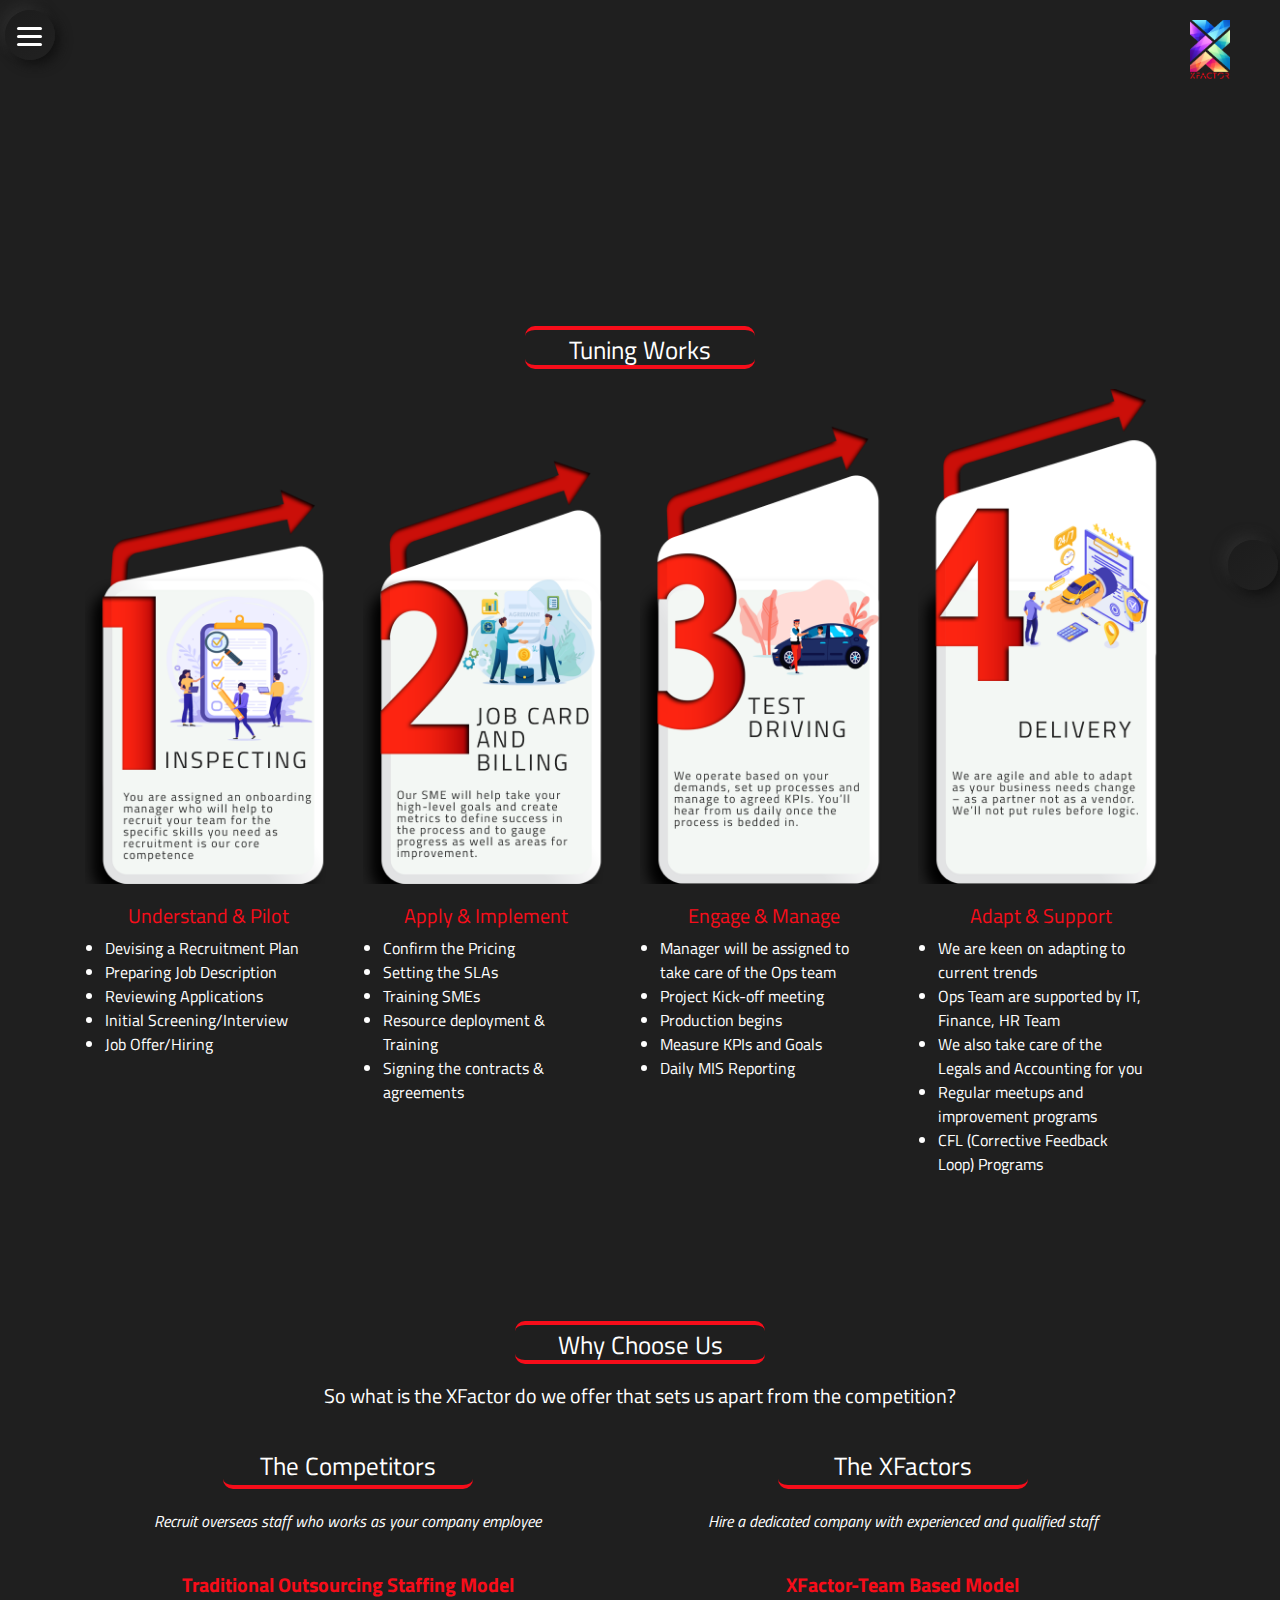
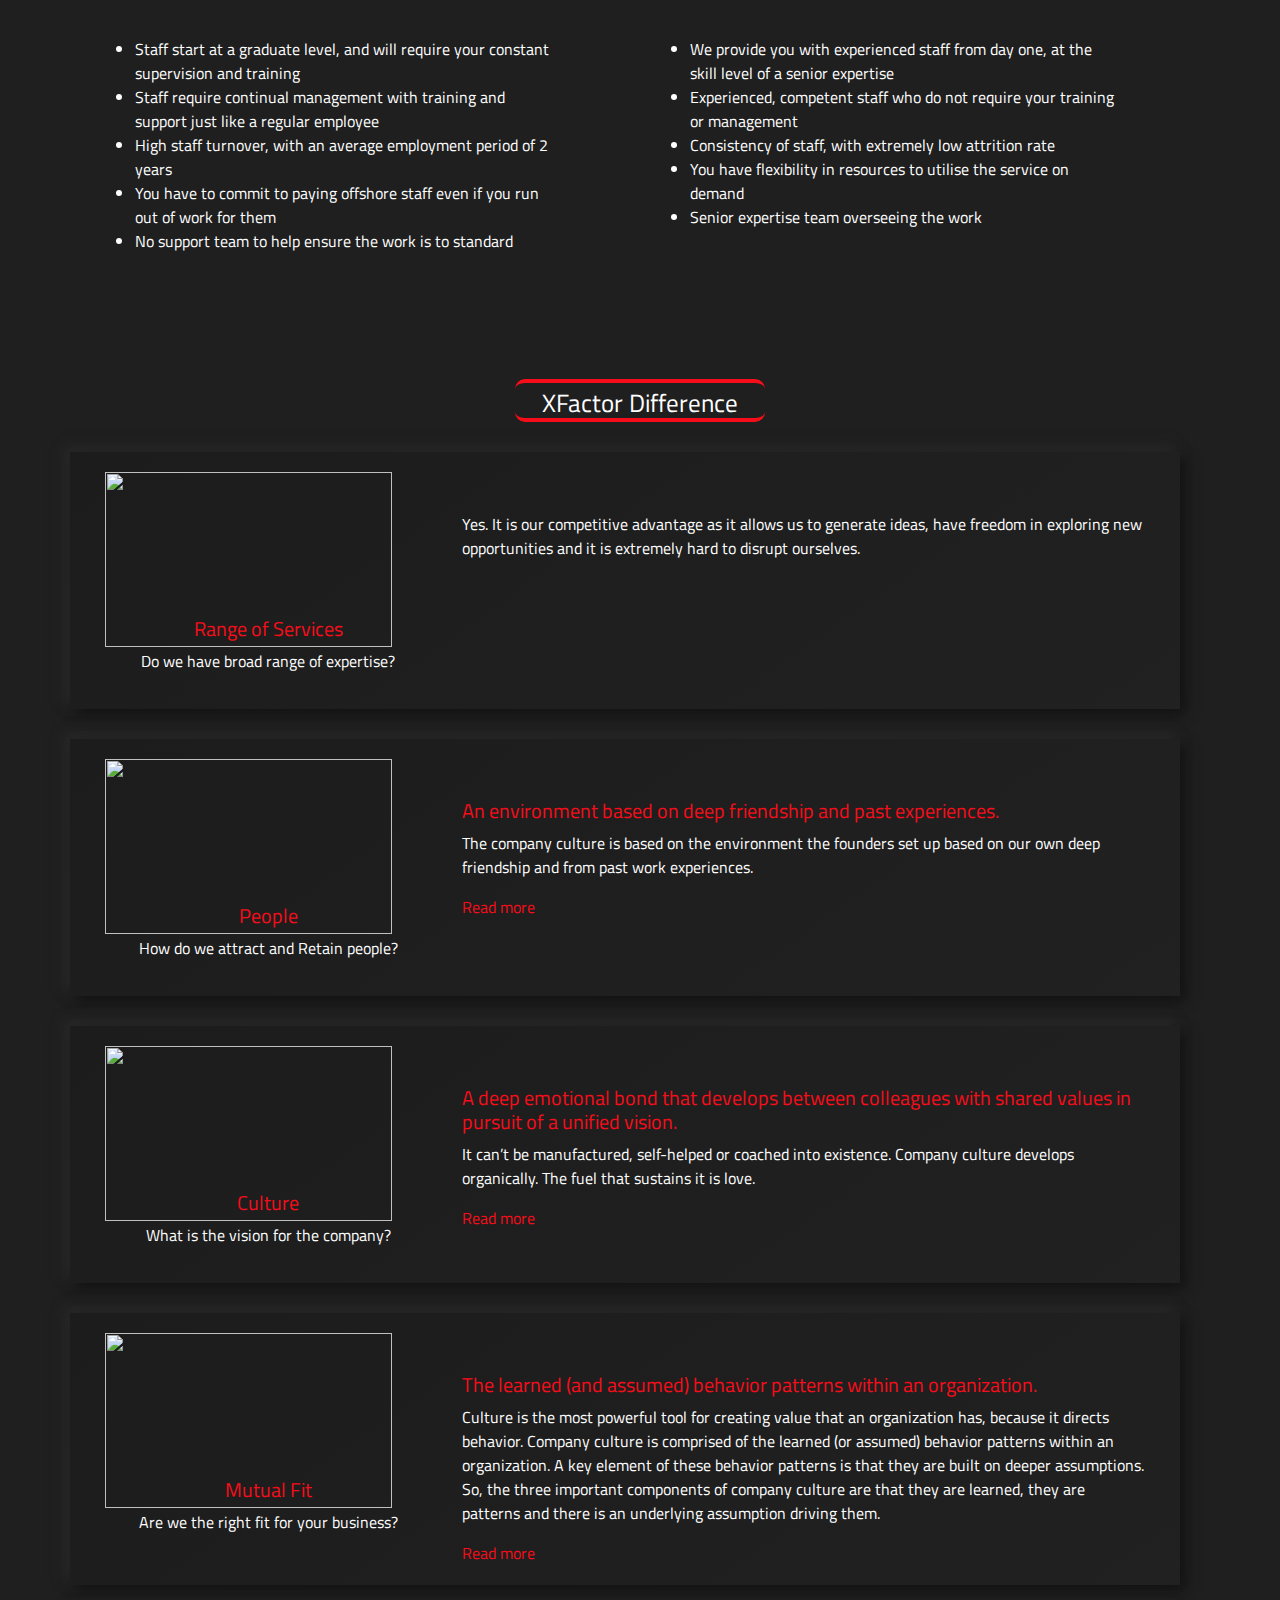
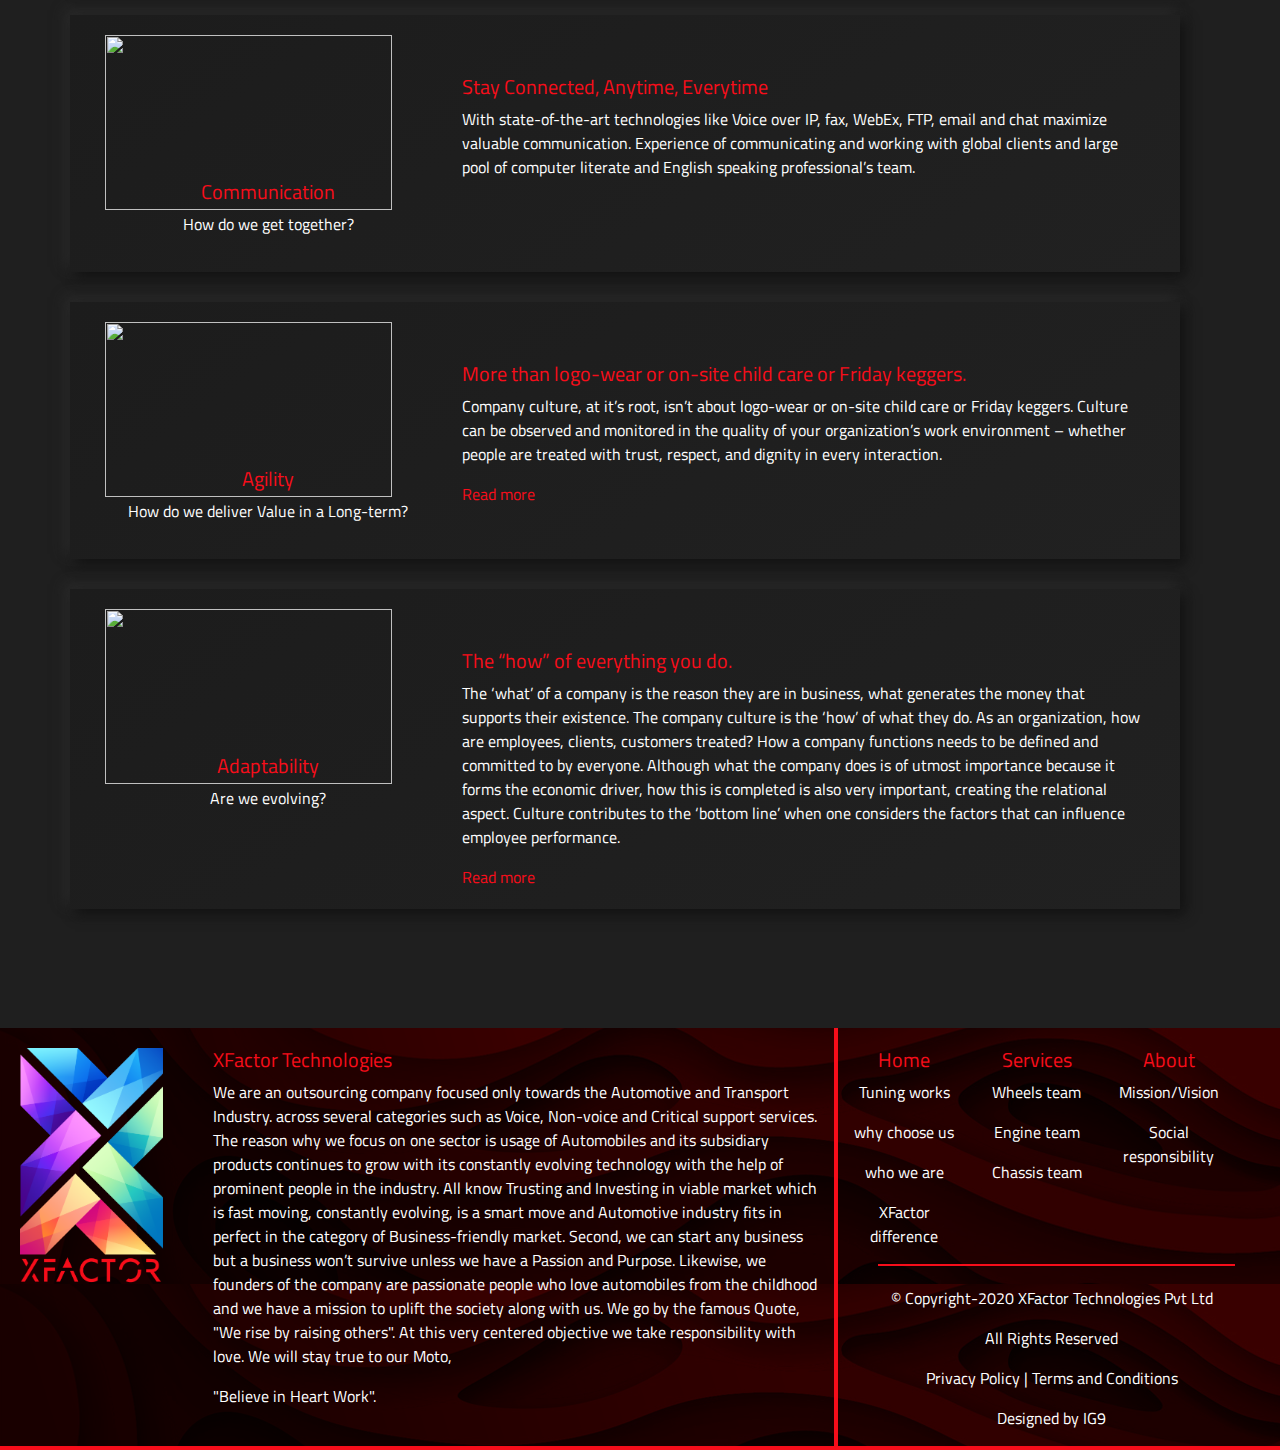
==== index.html @ 5a750c61 "contact red" ====
<!DOCTYPE html>
<html>
    <head>
        <title>XFactor</title>
        <meta charset="utf-8">
        <link rel="stylesheet" href="landing.css">
        <link href="https://fonts.googleapis.com/css2?family=Titillium+Web:wght@300&display=swap" rel="stylesheet">
        <link rel="stylesheet" href="https://use.fontawesome.com/releases/v5.7.0/css/all.css" integrity="sha384-lZN37f5QGtY3VHgisS14W3ExzMWZxybE1SJSEsQp9S+oqd12jhcu+A56Ebc1zFSJ" crossorigin="anonymous">
        <link rel="stylesheet" href="https://stackpath.bootstrapcdn.com/bootstrap/4.5.2/css/bootstrap.min.css" integrity="sha384-JcKb8q3iqJ61gNV9KGb8thSsNjpSL0n8PARn9HuZOnIxN0hoP+VmmDGMN5t9UJ0Z" crossorigin="anonymous">
        <meta name="viewpost" content="width=device-width, initial-scale=1.0">
    </head>
    <body>
      <div id="main">
        <div class="icon">
          <div class="hamburger"></div>
        </div>
        <div class="wrapper_menu">
          <div class="button_menu">
            <div class="icon_menu">
              <a href="index.html" style="text-decoration: none; color: #fff; z-index: 999;">
                <i class="fa fa-home"></i></div>
                <span>Home</span>
              </a>
            </div>
            <div class="button_menu">
              <div class="icon_menu">
                <a href="services & pricing.html" style="text-decoration: none; color: #fff;">
                  <i class="fa fa-car"></i></div>
                  <span>Services</span>
                </a>
              </div>
              <div class="button_menu">
                <div class="icon_menu">
                  <a href="about & contact.html" style="text-decoration: none; color: #fff;">
                    <i class="fa fa-question"></i></div>
                    <span>About</span>
                  </a>
                </div>
              </div>
              <img class="logo" src="images/XF-Logo.png">
            </div>


           <section class="landing_pg_vedio">
              <video class="video_header" width="auto" height="100%" autoplay muted >
                <source src="images/xfactors-video.mp4" type="video/mp4">
              </video>
            </section>

            


      <!--==== TUNING WORKS START====-->
      <section class="tuning_works">

          <h2>tuning works</h2>

          <div class="container">
            <div class="row">
              <div class="col-lg-3 col-md-6">
                <img src="images/tuning works/TWW1.svg" alt="">
                </br>
                  <div class="tuning_works_sub_content">
                    <h5>Understand & Pilot	</h5>
                  <ul>
                    <li>Devising a Recruitment Plan	</li>
                    <li>Preparing Job Description	</li>
                    <li>Reviewing Applications	</li>
                    <li>Initial Screening/Interview	</li>
                    <li>Job Offer/Hiring	</li>
                  </ul>
                  </div>
              </div>
              <div class="col-lg-3 col-md-6">
                <img src="images/tuning works/TWW2.svg" alt="">
                  <div class="tuning_works_sub_content">
                    <h5>Apply & Implement	</h5>
                  <ul>
                    <li>Confirm the Pricing	</li>
                    <li>Setting the SLAs	</li>
                    <li>Training SMEs	</li>
                    <li>Resource deployment & Training	</li>
                    <li>Signing the contracts & agreements	</li>
                  </ul>
                  </div>
              </div>
              <div class="col-lg-3 col-md-6">
                <img src="images/tuning works/TWW3.svg" alt="">
                  <div class="tuning_works_sub_content">
                    <h5>Engage & Manage	</h5>
                  <ul>
                    <li>Manager will be assigned to take care of the Ops team	</li>
                    <li>Project Kick-off meeting	</li>
                    <li>Production begins 	</li>
                    <li>Measure KPIs and Goals	</li>
                    <li>Daily MIS Reporting	</li>
                  </ul>
                  </div>
              </div>
              <div class="col-lg-3 col-md-6">
                <img src="images/tuning works/TWW4.svg" alt="">
                  <div class="tuning_works_sub_content">
                    <h5>Adapt & Support	</h5>
                  <ul>
                    <li>We are keen on adapting to current trends	</li>
                    <li>Ops Team are supported by IT, Finance, HR Team	</li>
                    <li>We also take care of the Legals and Accounting for you	</li>
                    <li>Regular meetups and improvement programs	</li>
                    <li>CFL (Corrective Feedback Loop) Programs	</li>
                  </ul>
                  </div>
              </div>
            </div>
          </div>
      </section>
      <!--==== TUNING WORKS END====-->


      <!--==== WHY CHOOSE US START ====-->
      <section class="why_choose_us">
        <h2>Why Choose Us</h2>
        <h5>So what is the XFactor do we offer that sets us apart from the competition?</h5>
        <!-- Button trigger modal 
        <div class="video"><a class="fab fa-youtube" data-toggle="modal" data-target="#exampleModal"></a></div>
        <!-- Modal 
        <div class="modal fade " id="exampleModal" tabindex="-1" aria-labelledby="exampleModalLabel" aria-hidden="true">
          <div class="modal-dialog">
            <div class="modal-content">
            </div>
    
          <div class="pop_video">
            <iframe width="device-width" height="515" src="https://www.youtube.com/embed/LQ3zQfsHOj0" frameborder="0" allow="accelerometer; autoplay; clipboard-write; encrypted-media; gyroscope; picture-in-picture" allowfullscreen></iframe>
          </div>
        </div>-->
         
        <div class="container">
          <div class="row">
            <div class="col-lg why_choose_us_content" >
             <h4>The Competitors</h4>
             <p><i>Recruit overseas staff who works as your company employee</i></p>
             <h5>Traditional Outsourcing Staffing Model</h5>
             <ul>
               <li>Staff start at a graduate level, and will require your constant supervision and training</li>
               <li>Staff require continual management with training and support just like a regular employee</li>
               <li>High staff turnover, with an average employment period of 2 years</li>
               <li>You have to commit to paying offshore staff even if you run out of work for them</li>
               <li>No support team to help ensure the work is to standard</li>
             </ul>
            </div>
            <div class="col-lg why_choose_us_content">
              <h4>The XFactors</h4>
              <p><i >Hire a dedicated company with experienced and qualified staff</i></p>
              <h5>XFactor-Team Based Model</h5>
              <ul>
                <li>We provide you with experienced staff from day one, at the skill level of a senior expertise</li>
                <li>Experienced, competent staff who do not require your training or management</li>
                <li>Consistency of staff, with extremely low attrition rate</li>
                <li>You have flexibility in resources to utilise the service on demand</li>
                <li>Senior expertise team overseeing the work</li>
              </ul>
            </div>
          </div>
        </div>
      </section>
      <!--==== WHY CHOOSE US END ====-->


      
      <!--==== XFactor Difference Starts ====-->
      <section class="xfactor_difference">
        <h2> XFactor Difference  </h2>
        <div class="container">
          <div class="row xfactor_difference_boder" >
            <div class="col-lg-4 xfactor_difference_content_left">
              <img class="xfactor_difference_icon" src="images/xfactors difference/Range.svg" alt="">
              <h5> Range of Services	</h5>
              <p>Do we have broad range of expertise?</p>
            </div>
            <div class="col-lg-8 xfactor_difference_content_right">
              <p>Yes. It is our competitive advantage as it allows us to generate ideas, have freedom in exploring new opportunities  and it is extremely hard to disrupt ourselves.</p>
            </div>
          </div>
          
          <div class="row xfactor_difference_boder">
            <div class="col-lg-4  xfactor_difference_content_left">
              <img class="xfactor_difference_icon" src="images/xfactors difference/People.svg" alt="">
              <h5> People</h5>
              <p>How do we attract and Retain people?</p>
            </div>
            <div class="col-lg-8  xfactor_difference_content_right">
              <h5>An environment based on deep friendship and past experiences.</h5>
              <p>The company culture is based on the environment the founders set up based on our own deep friendship and from past work experiences.
              </p>
              <div class="read_more people_read_more_click">Read more</div>

              <div class="people_read_more ">
                <p>This baseline of every company is really the differentiator between success and failure. At XFactor, we have invested in our baseline by
                  building a family, rather than just a company with employees and bosses. We all wear several hats and are unified in working together for
                  the same cause – to offer an exceptional product. We encourage transparency, and we support each other; there are no private offices, and
                  everyone has the founders’ phone numbers – and uses them!</p>
                  
                <p>We all are part of the collective team and support a feeling of inclusion and comfort. That is why we decided to put our offices in an apartment
                  building – to provide a homey feeling in a place where people would be happy to come, where they could feel comfortable. It’s really important to
                  us to ensure our office has a warm and supportive environment. In addition to eating lunch together several times a week, our employees create friendships
                  that extend beyond the office.
                 </p>
              </div>

            </div>
          </div>

          <div class="row xfactor_difference_boder">
            <div class="col-lg-4  xfactor_difference_content_left">
              <img class="xfactor_difference_icon" src="images/xfactors difference/Culture.svg" alt="">
              <h5> Culture</h5>
              <p>What is the vision for the company?</p>
            </div>
            <div class="col-lg-8  xfactor_difference_content_right">
              <h5>A deep emotional bond that develops between colleagues with shared values in pursuit of a unified vision.</h5>
              <p>It can’t be manufactured, self-helped or coached into existence. Company culture develops organically. The fuel that sustains it is love.
              </p> <div class="read_more culture_read_more_click">Read more</div>

                <div class="culture_read_more">
                  <h5>Below are the three main pillars of our culture:</h5>
                  <p>– Reliability: Do what you say you will do. A team member’s word is the most valuable thing they own and they must recognize this. Promises should be made very carefully and time estimates must be made deliberately.</p>
                  <p>– Enterprising: Each team member must be resourceful and creative problem solvers. Each of our team members is considered an intrapreneur and is expected to own their responsibilities. This higher level perspective towards a team member’s responsibilities incites more deliberate behaviour and holistic thinking on behalf of the company.</p>
                  <p>– Kaizen: This is the ideology coined by Toyota that believes that everything can be improved and deserves to be improved. Each of our team members strives to improve themselves at least a little bit every day and everything around them. Each team member looks at every facet of the company and has the top of mind question in their head at all times, How can this be improved?
                  </p>
                </div>
            </div>
          </div>

          <div class="row xfactor_difference_boder">
            <div class="col-lg-4  xfactor_difference_content_left">
              <img class="xfactor_difference_icon" src="images/xfactors difference/Mutual.svg" alt="">
              <h5> Mutual Fit</h5>
              <p>Are we the right fit for your business?</p>
            </div>
            <div class="col-lg-8  xfactor_difference_content_right">
              <h5>The learned (and assumed) behavior patterns within an organization.</h5>
              <p>Culture is the most powerful tool for creating value that an organization has, because it directs behavior. Company culture is comprised of the learned
                 (or assumed) behavior patterns within an organization. A key element of these behavior patterns is that they are built on deeper assumptions. So, the
                 three important components of company culture are that they are learned, they are patterns and there is an underlying assumption driving them.
                 </p><div class="read_more mutualFit_read_more_click">Read more</div>

              <div class="mutualFit_read_more">
                <p>Culture is important because it helps explain and predict how individuals and teams will behave. It’s important to acknowledge each of the three components.
                  Acknowledging that culture is learned helps us see that changing it will take time and effort; we learn things through experience, so if we want to impact
                  culture, we need to create the right experiences, not just change processes. Acknowledging that culture is a pattern of behavior helps us focus on the behaviors 
                  we see broadly rather than those that are isolated. Acknowledging that culture is based on assumptions helps us address the root, by addressing the underlying
                  assumptions driving behavior we enable change.</p>
               <p>When we see productive or unproductive behavior patterns in the organization we can ask, “what assumption might be driving the behavior?” and “what experiences
                  might lead to those assumptions?”. If you want a culture of teamwork, but see a pattern of self-promotion and independence, asking these questions might lead to
                  seeing how the company rewards and recognizes individual contributors more than it does teams. You can then work on creating experiences that contradict this
                  assumption, leading to culture change.
                  </p>
              </div>
            </div>
          </div>

          <div class="row xfactor_difference_boder">
            <div class="col-lg-4  xfactor_difference_content_left">
              <img class="xfactor_difference_icon" src="images/xfactors difference/Communication.svg" alt="">
              <h5> Communication	</h5>
              <p>How do we get together?</p>
            </div>
            <div class="col-lg-8  xfactor_difference_content_right">
              <h5>Stay Connected, Anytime, Everytime</h5>
              <p>With state-of-the-art technologies like Voice over IP, fax, WebEx, FTP, email and chat maximize valuable communication. Experience of communicating and working
                 with global clients and large pool of computer literate and English speaking professional’s team.</p>
            </div>
          </div>

          <div class="row xfactor_difference_boder">
            <div class="col-lg-4  xfactor_difference_content_left">
              <img class="xfactor_difference_icon" src="images/xfactors difference/Agility.svg" alt="">
              <h5> Agility	</h5>
              <p>How do we deliver Value in a Long-term?</p>
            </div>
            <div class="col-lg-8  xfactor_difference_content_right">
              <h5>More than logo-wear or on-site child care or Friday keggers.</h5>
              <p>Company culture, at it’s root, isn’t about logo-wear or on-site child care or Friday keggers. Culture can be observed and monitored in the quality of your organization’s
                 work environment – whether people are treated with trust, respect, and dignity in every interaction.
                </p>  <div class="read_more agility_read_more_click">Read more</div>

              <div class="agility_read_more">
                <p>Most leaders invest more time and energy in managing results and profits than they do their organization’s culture, yet culture drives everything that happens in that 
                  organization, for better or worse.</p>
                <p>Managing results is certainly important. But managing results is only HALF the leader’s job. The other half? Managing the quality of the work environment, the health of 
                  the organization’s culture.</p>
                <p>When leaders create a purposeful, positive, productive work culture, amazing things happen. Employee engagement goes up by 40% or more. Customer service ratings go up by
                  40% or more. Results and profits go up, too – by 35% or more, all within 18 months of engaging in a shift to a culture where people are treated with respect, daily.</p>
                <p>To create a purposeful, positive, productive culture, leaders must make values as important as results. They must make values – how people treat each other daily 
                  – as observable, tangible, and measurable as performance metrics.</p>
                <p>Values become measurable when defined in behavioral terms. A value like “integrity” sounds great but if leaders “assume” that everyone knows how to act with integrity, 
                  they’ll be surprised quite quickly. Shared values, defined in behavioral terms, means that everyone knows exactly how they must behave to demonstrate their integrity value.</p>
                <p>For example, one client includes in their integrity value a behavior of “I do what I say I will do.” That behavior is observable, tangible, and measurable in the way a player 
                  acts daily. With valued behaviors in place, and leaders that model those valued behaviors daily, employees will embrace those behaviors.</p>
                <p>Don’t leave your culture to chance – be intentional with behaviorally defined values.
                </p>
              </div>
            </div>
          </div>

          <div class="row xfactor_difference_boder">
            <div class="col-lg-4  xfactor_difference_content_left">
              <img class="xfactor_difference_icon" src="images/xfactors difference/Adaptability.svg" alt="">
              <h5> Adaptability</h5>
              <p>Are we evolving?	</p>
            </div>
            <div class="col-lg-8  xfactor_difference_content_right">
              <h5>The “how” of everything you do.</h5>
              <p>The ‘what’ of a company is the reason they are in business, what generates the money that supports their existence. The company culture is the ‘how’ of what they do. As an organization, 
                 how are employees, clients, customers treated? How a company functions needs to be defined and committed to by everyone. Although what the company does is of utmost importance because 
                 it forms the economic driver, how this is completed is also very important, creating the relational aspect. Culture contributes to the ‘bottom line’ when one considers the factors that 
                 can influence employee performance.
                 </p><div class="read_more adaptability_read_more_click">Read more</div>

              <div class="adaptability_read_more">
                <p>Factors related to employee performance typically outlined in organizational values govern how employees are treated within the organization. Some examples include respect, dignity, inclusion, 
                  trust, being seen, heard and understood, payment for services provided, support(learning and growth) and generally how they are treated by their peers and managers. If the culture includes all 
                  of the factors mentioned above, employees are engaged, proud to be a member of the organization, accountable for their actions and committed to the company’s overall success. Morale is high, 
                  employees thrive, production is of high quality and innovation abounds. Clients and customers are listened to with the goal of ensuring their needs are met and if possible exceeded.</p>
               <p>If the ‘how’ includes none of the above, employees will disengage, decrease productivity ensuring they do the minimum of what is required, have increased absences and make frequent errors. 
                  This results in the creation of inferior quality products/services and leads to poor morale and frequent staff turnover not to mention increased stress and tension that leads to conflict. 
                  It is easy to see how a company culture bereft of these factors also impacts the bottom line, in an adverse way.
                  </p>
              </div>
            </div>
          </div>
        </div>
      </section>
      <!--==== XFactor Difference End ====-->
        



      <section class="footer">
        <div class=" footer_bg">
          <div class="row">
            <div class="col-sm-2">
              <img class="footer_logo" src="images/XF-Logo.png" alt="">
            </div>
            <div class="col-lg-6 footer_content_left">
              <h5>XFactor  Technologies</h5>
              <p>We are an outsourcing company focused only towards the Automotive and Transport Industry. across several categories
                 such as Voice, Non-voice and Critical support services. The reason why we focus on one sector is usage of Automobiles
                  and its subsidiary products continues to grow with its constantly evolving technology with the help of prominent 
                  people in the industry. All know Trusting and Investing in viable market which is fast moving, constantly evolving, 
                  is a smart move and Automotive industry fits in perfect in the category of Business-friendly market. Second, we can 
                  start any business but a business won’t survive unless we have a Passion and Purpose. Likewise, we founders of the 
                  company are passionate people who love automobiles from the childhood and we have a mission to uplift the society 
                  along with us. We go by the famous Quote, "We rise by raising others". At this very centered objective we take 
                  responsibility with love. We will stay true to our Moto, 
              <p>"Believe in Heart Work".</p>
              </p>
            </div>
            <div class="col-lg-4 footer_content_right">
              <div class="row">
                <div class="col-sm-4 footer_content_right_list">
                  <h5>Home</h5>
                  <p>Tuning works</p>
                  <p>why choose us</p>
                  <p>who we are</p>
                  <p>XFactor difference</p>
                </div>
                <div class="col-sm-4 footer_content_right_list">
                  <h5>Services</h5>
                  <p>Wheels team</p>
                  <p>Engine team</p>
                  <p>Chassis team</p>
                </div>
                <div class="col-sm-4 footer_content_right_list">
                  <h5>About</h5>
                  <p>Mission/Vision</p>
                  <p>Social responsibility</p>
                </div>
                <div class="footer_content_right_border"></div>
              </div>
                <div class="copyright">
                 <p>&copy; Copyright-2020 XFactor Technologies Pvt Ltd</p>
                 <p>All Rights Reserved</p>
                 <p>Privacy Policy | Terms and Conditions</p>
                 <p>Designed by <a class="madeby" href="http://www.ig9.in/">IG9</a></p>
                </div>
            </div>
            </div>
          </div>
        </div>
      </section>




        <!-- side bar -->
        <section class="side-bar">
          <div id="mySidenav" class="sidenav">
            <a href="javascript:void(0)" class="closebtn" onclick="closeNav()">&times;</a>
            <div class="details-structure ">
              <div class="side-header">
                <div class="side-body">
               
                  <address>
                   <p>CHENNAI</p>    <br/>
                    hasana building, RH swamy center <br/>
                    block-B #3/147,pathari road,<br/>
                    thousand light,<br/>
                    Chennai-600006
                  </address>


                  <div class="contact-touch">
                    <h3>Get in Touch</h3>
                    <p><i class="fas fa-phone"></i> 91+9876543210</p> 
                    <p> <i class="far fa-envelope"></i> companyname@gmail.com</p> 
                    <p> <i class="fas fa-fax"></i> 044-126-1555</p>
                  </div>
                  <div class="contact-social">
                    <h3>get social</h3>
                    <div class="social">
                      <i class="fab fa-facebook-f"></i>
                      <i class="fab fa-twitter"></i>
                      <i class="fab fa-instagram"></i>
                      <i class="fab fa-linkedin"></i>
                    </div>
                  </div>
                  <div class="contact-locate">
                    <h3>Locate Us</h3>
                    <iframe width="100%" height="200" style="border-radius: 5px;" frameborder="0" scrolling="no" marginheight="0" marginwidth="0" src="https://maps.google.com/maps?width=100%25&amp;height=400&amp;hl=en&amp;q=Pathari%20Road,Thousand%20Light,%20Chennai-600006+(My%20Business%20Name)&amp;t=&amp;z=14&amp;ie=UTF8&amp;iwloc=B&amp;output=embed"></iframe>
                  
                  </div>
                </div>
              </div>
              
            </div>
          </div>
          <span class="side-icon" style="font-size:22px;cursor:pointer" onclick="openNav()">
            <i class="fas fa-phone"></i>
          </span>
        </section>
        
        <script src="https://ajax.googleapis.com/ajax/libs/jquery/3.5.1/jquery.min.js"></script>
        <script src="landing.js"></script>
        <script src="https://cdn.jsdelivr.net/npm/popper.js@1.16.1/dist/umd/popper.min.js" integrity="sha384-9/reFTGAW83EW2RDu2S0VKaIzap3H66lZH81PoYlFhbGU+6BZp6G7niu735Sk7lN" crossorigin="anonymous"></script>
        <script src="https://stackpath.bootstrapcdn.com/bootstrap/4.5.2/js/bootstrap.min.js" integrity="sha384-B4gt1jrGC7Jh4AgTPSdUtOBvfO8shuf57BaghqFfPlYxofvL8/KUEfYiJOMMV+rV" crossorigin="anonymous"></script>
    </body>
    </html>
---- landing.css ----
*{
    margin: 0;
    padding: 0;
    box-sizing: border-box;
    text-decoration: none;
    width: 100%;
    font-family: 'Titillium Web', sans-serif;
    
}
.landing_pg_vedio{
  background-color: #1f1f1f;
  color: #fff;
  padding-top: 2%;
  padding-bottom: 5%;
}

.icon{
  position: fixed;
  left: 0px;
  top: 10px;
  height: 50px;
  width: 50px;
  transform: translate(-50% -50%);
  float: left;
  margin: 0 5px;
  overflow: hidden;
  color: #fff;
  border-radius: 40px;
  background: linear-gradient(145deg, #1c1c1c, #212121);
  cursor: pointer;
  box-shadow: 5px 5px 12px #121212, -5px -5px 12px #2c2c2c;
  font-size: 25px;
  line-height: 50px;
  z-index: 1;
}
.hamburger{
  width: 25px;
  height: 3px;
  background: #fff;
  position: absolute;
  top: 25px;
  left: 12px;
  transform: translate(-50% -50%);
  transition: .5s;
  border-radius: 2px;
}
.hamburger:before{
  content: '';
  position: absolute;
  width: 25px;
  height: 3px;
  background: #fff;
  transition: .5s;
  top: -8px;
  border-radius: 2px;
  
}
.hamburger:after{
  content: '';
  position: absolute;
  width: 25px;
  height: 3px;
  background: #fff;
  transition: .5s;
  top: 8px;
  border-radius: 2px;
  
}
.icon.active .hamburger{
  background: #1c1c1c;
} 
.icon.active .hamburger:before{
  top: 0;
  transform: rotate(45deg);
}
.icon.active .hamburger:after{
  top: 0;
  transform: rotate(135deg);
}
.wrapper_menu{
    position: fixed;
    left: 60px;
    top: 10px;
    z-index: 1;
}
.wrapper_menu .button_menu{
    display: inline-block;
    height: 50px;
    width: 50px;
    margin: 0 5px;
    overflow: hidden;
    color: #fff;
    border-radius:40px;
    background: linear-gradient(145deg, #1c1c1c, #212121);
    cursor: pointer;
    box-shadow: 5px 5px 12px #121212, -5px -5px 12px #2c2c2c;
    transition: all 0.3s ease-out;
  }
  .wrapper_menu .button_menu:hover{
    width: 200px;
  }
  .wrapper_menu .button_menu .icon_menu{
    display: inline-block;
    height: 50px;
    width: 50px;
    text-align: center;
    border-radius: 40px;
    box-sizing: border-box;
    line-height: 50px;
    transition: all 0.3s ease-out;
 
  }
  a{
      text-decoration: none;
      color: #1f1f1f;
  }
  .wrapper_menu .button_menu:nth-child(1):hover .icon_menu{
    background:#F70D1A;
  }
  .wrapper_menu .button_menu:nth-child(2):hover .icon_menu{
    background: #F70D1A;
  }
  .wrapper_menu .button_menu:nth-child(3):hover .icon_menu{
    background: #F70D1A;
  }
  
  .wrapper_menu .button_menu .icon_menu i{
    font-size: 25px;
    line-height: 50px;
    transition: all 0.3s ease-out;
  }
  .wrapper_menu .button_menu:hover .icon_menu i{
    color: #fff;
  }
  .wrapper_menu .button_menu span{
    font-size: 20px;
    font-weight: 500;
    line-height: 50px;
    margin-left: 10px;
    transition: all 0.3s ease-out;
  }
  .wrapper_menu .button_menu:nth-child(1) span{
    color: #F70D1A;
  }
  .wrapper_menu .button_menu:nth-child(2) span{
    color: #F70D1A;
  }
  .wrapper_menu .button_menu:nth-child(3) span{
    color: #F70D1A;
  }

/* side bar */
.sidenav {
    height: 100%;
    width: 0;
    position: fixed;
    z-index: 1;
    top: 0px;
    right: 0px;
    color: #fff;
    background-color: #1f1f1f;  /*backgroumd-color changes here */
    border-radius:  2px 5px 1px 5px;
    transition: 0.2s;
    padding-top: 60px;
    border: none;
    /* border: 3px solid #fff; */
    box-shadow:0px 1px  10px 0px rgb(231, 229, 229);
}
  
  .sidenav a {
    padding: 8px 8px 8px 32px;
    text-decoration: none;
    font-size: 25px;
    color: #818181;
    display: block;
    transition: 0.3s;
  }
  
  .sidenav a:hover {
    color: #f1f1f1;
  }
  
  .sidenav .closebtn {
    position: absolute;
    top: 0;
    left:250px;
    font-size: 36px;
    color: #fff;
    text-decoration: none;
    /* margin-left: 280px; */
    padding: 0;
  }
.side-icon {
    padding: 2px 20px;
    position: fixed;
    font-size: 20px;
    top: 60%;
    right:2px;
    text-align: center;
    width: 50px;
    height: 50px;
    border-radius: 50%;
    /* border-radius: 50%; */
    background-color: #fff;
    /* transform: rotateZ(90deg); */
    background: linear-gradient(145deg, #1c1c1c, #212121);
    cursor: pointer;
    box-shadow: 5px 5px 12px #121212, -5px -5px 12px #2c2c2c;
    color: #fff;
    font-weight: 500;
    text-transform: capitalize;
}

.side-icon > i {
transform: rotateZ(90deg);
color: #F70D1A;
}

.details-structure > .side-header{
    padding: 0 1rem;
}
.side-header >.side-body {
    padding:0 1px;
}

.side-body > address {
    /* text-align: center; */
    text-transform: capitalize;
    border-bottom: 1px solid #fff;
    /* border-width: thin medium thick 10px; */
    line-height: 22px;
    height: 150px;
}
.side-body > address > p {
    font-size: 20px;
    margin: 0;
    color: #F70D1A; /* color changes here */
    font-weight: 700;
} 
.contact-touch {
    border-bottom: 1px solid #fff;
    height: 160px; 
}
.contact-touch > h3 , .contact-social > h3 , .contact-locate > h3{
    font-size: 16px;
    line-height: 40px;
    color: #F70D1A;    /* color changes here */
    font-weight: 700;
}
.contact-touch > p{
line-height:20px;
display: grid;
grid-template-columns: 5px 1fr;
grid-gap: 30px;
}
.contact-social {
    text-transform: capitalize;
    border-bottom: 1px solid #fff;
    line-height: 25px;
    height: 100px;  
   margin-top: 20px;
}
.contact-social > .social  {
    line-height:20px ;
   display: flex;
   font-size: 20px;
}
.social i{
    padding-right: 20%;
}
.social{
    margin-left: 5%;
    margin-right: 5%;
}

.contact-locate > p > a{
    text-decoration: none; 
    font-size: 15px;
    margin-bottom: 2%;
}

.logo{
    /* margin-top: -2%; */
    float: right;
    width: 40px;
    height: 60px;
    position: relative;
    top: 20px;
    left: -50px;
}
  


.tuning_works{
    background-color: #1f1f1f;
    color: #fff;
    padding-top: 2%;
    padding-bottom: 5%;
    
}
.tuning_works > h2{
   border-bottom: 4px solid #F70D1A;
   border-top: 4px solid #F70D1A;
    color: #fff;
    width: 230px;
    height: 43px;
    text-align: center;
    margin: 20px auto;
    padding-top: 5px;
    text-transform: capitalize;
    border-radius: 10px;
    font-size: 25px;
}
.tuning_icon{
  padding-left: 40px;
  padding-right: 40px;
  max-width: 250px;
}
.tuning_works_content {
  padding: 20px;
  height: 400px;
  background: linear-gradient(145deg, #1c1c1c, #212121);
  cursor: pointer;
  box-shadow: 5px 5px 12px #121212, -5px -5px 12px #2c2c2c;
}
.tuning_works_content > h5 {
  color: #F70D1A;
  text-align: center;
  text-transform: capitalize;
  padding-top: 30px;
  
}
.tuning_works_content > p {
  text-align: justify;
  padding-top: 10px;
  
} 
.tuning_works_sub_content{
  padding: 20px;
}
.tuning_works_sub_content > h5 {
  color: #F70D1A;
  text-align: center;
}



/*==== WHY CHOOSE US START ====*/

.why_choose_us{
  background-color: #1f1f1f;
  color: #fff;
  padding-top: 2%;
  padding-bottom: 5%;
}

.why_choose_us > h2 {
  border-bottom: 4px solid #F70D1A;
  border-top: 4px solid #F70D1A;
  color: #fff;
  width: 250px;
  height: 43px;
  text-align: center;
  margin: 20px auto;
  padding-top: 5px;
  text-transform: capitalize;
  border-radius: 10px;
  font-size: 25px;
}
.video{
  width: 100px;
  height: 43px;
  text-align: center;
  margin: 20px auto;
  margin-bottom: 30px;
}
.video >a:hover {
  text-decoration: none;
  color: #F70D1A;
}

.video >a  {
  text-decoration: none;
  font-size: 100px;
  color: #F70D1A;
  cursor: pointer;
}
.pop_video{
padding: 5% 17% 5% 17%

}
.pop_viedo_close_click{
  color: #fff;
  text-align: end;
  font-size: 30px;
  cursor: pointer;
}
.pop_viedo_close_click:hover{
  color: #F70D1A;
  text-align: end;
  font-size: 30px;
  cursor: pointer;
}
.why_choose_us_content{
  margin-top: 10px;
  margin-left: 50px;
  margin-right: 50px;
}

.why_choose_us > h5{
  text-align: center;
  
}
.why_choose_us_content > h4{
  border-bottom: 4px solid #F70D1A;
  color: #fff;
  width: 250px;
  height: 43px;
  text-align: center;
  margin: 20px auto;
  padding-top: 5px;
  text-transform: capitalize;
  border-radius: 10px;
  font-size: 25px;
}


.why_choose_us_content > p{
  text-align: center;
}
.why_choose_us_content > h5{
  text-align: center;
  color: #F70D1A;
  margin-bottom: 40px;
  margin-top: 40px;
  font-weight: bold;
}

/*==== WHY CHOOSE US END ====*/


/*==== XFactor Difference Starts ====*/
.xfactor_difference{
  background-color: #1f1f1f;
  color: #fff;
  padding-top: 2%;
  padding-bottom: 5%;
}
.xfactor_difference_card{
  margin-left: 30%;
  margin-right: 30%;
}
.xfactor_difference_icon{
  height: 175px;
  padding-right: 40px;
  
  
}
.xfactor_difference > h2 {
  border-bottom: 4px solid #F70D1A;
  border-top: 4px solid #F70D1A;
    color: #fff;
    width: 250px;
    height: 43px;
    text-align: center;
    margin: 20px auto;
    padding-top: 5px;
    text-transform: capitalize;
    border-radius: 10px;
    font-size: 25px;
}

.xfactor_difference_boder{
  padding: 20px;
  background: linear-gradient(145deg, #1c1c1c, #212121);
  box-shadow: 5px 5px 12px #121212, -5px -5px 12px #2c2c2c;
  margin: 30px;
  
}

.xfactor_difference_content_left > h5{
  color: #F70D1A;
  text-align: center;
  margin-top: -30px;
}

.xfactor_difference_content_left > p{
  text-align: center;
}

.xfactor_difference_content_right > h5{
  color: #F70D1A;
  
}

.xfactor_difference_content_right {
  padding-top: 40px;
}
.read_more, .read_less{
  color: #F70D1A;
  cursor: pointer;
}
/*==== XFactor Difference End ====*/
.footer{
  background-color: #1f1f1f;
  color: #fff;
  padding-top: 2%;
  border-bottom: 4px solid #F70D1A;
}
.footer_bg{
  background-image: url(images/About/Footer-Image.png);

}
.footer_logo{
  text-align: center;
  padding: 20px;
}
.footer_content_left{
  border-right: 4px solid #F70D1A;

}
.footer_content_left > h5{
  padding-top: 20px;
  color: #F70D1A;

}
.footer_content_left > p{

}
.footer_content_right_list{
  padding-left: 30px;
}
.footer_content_right_list > h5{
text-align: center;
color: #F70D1A;
padding-top: 20px;
}
.footer_content_right_list > p{
  text-align: center;
  }
.footer_content_right_border{
 margin-left: 40px;
 border-bottom: 2px solid #F70D1A;

}
.copyright{
  text-align: center;
  padding-top: 20px;
}
.madeby{
color: #fff;
}
.madeby:hover{
  color: #F70D1A;
}
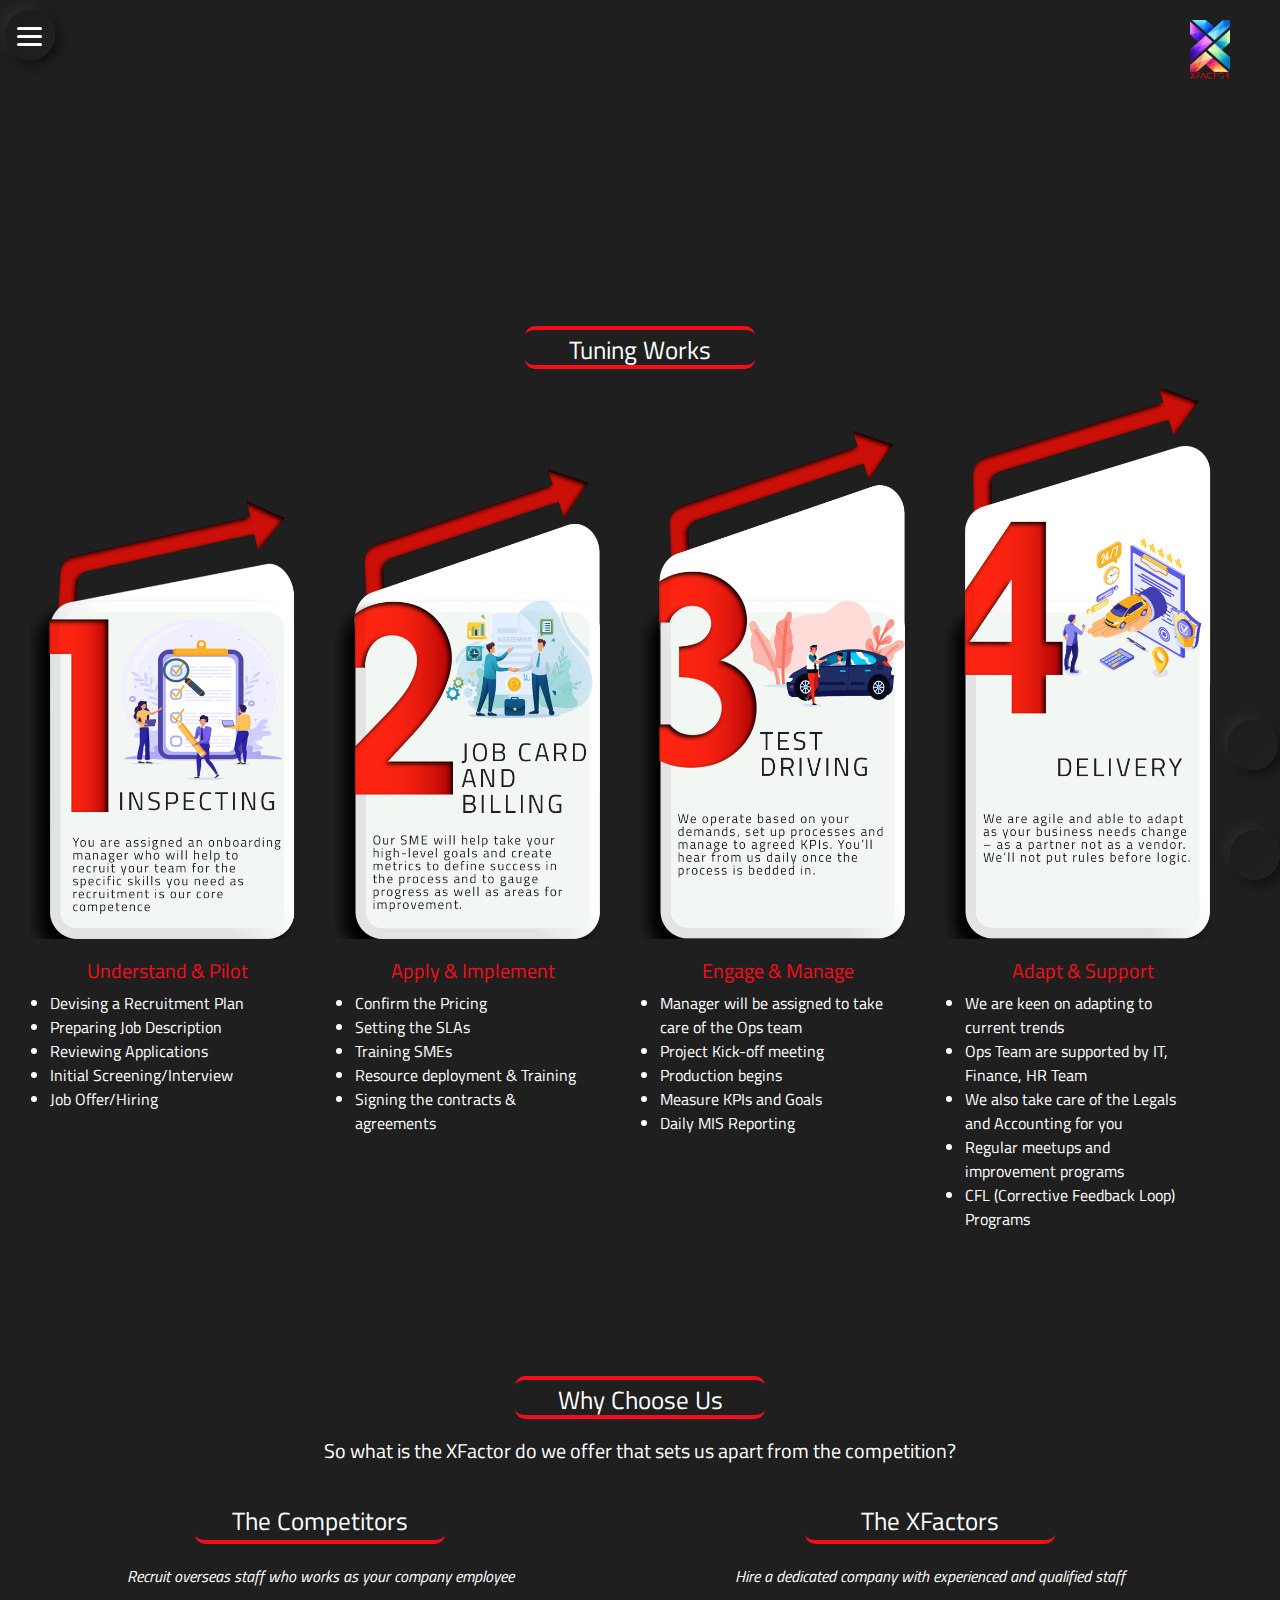
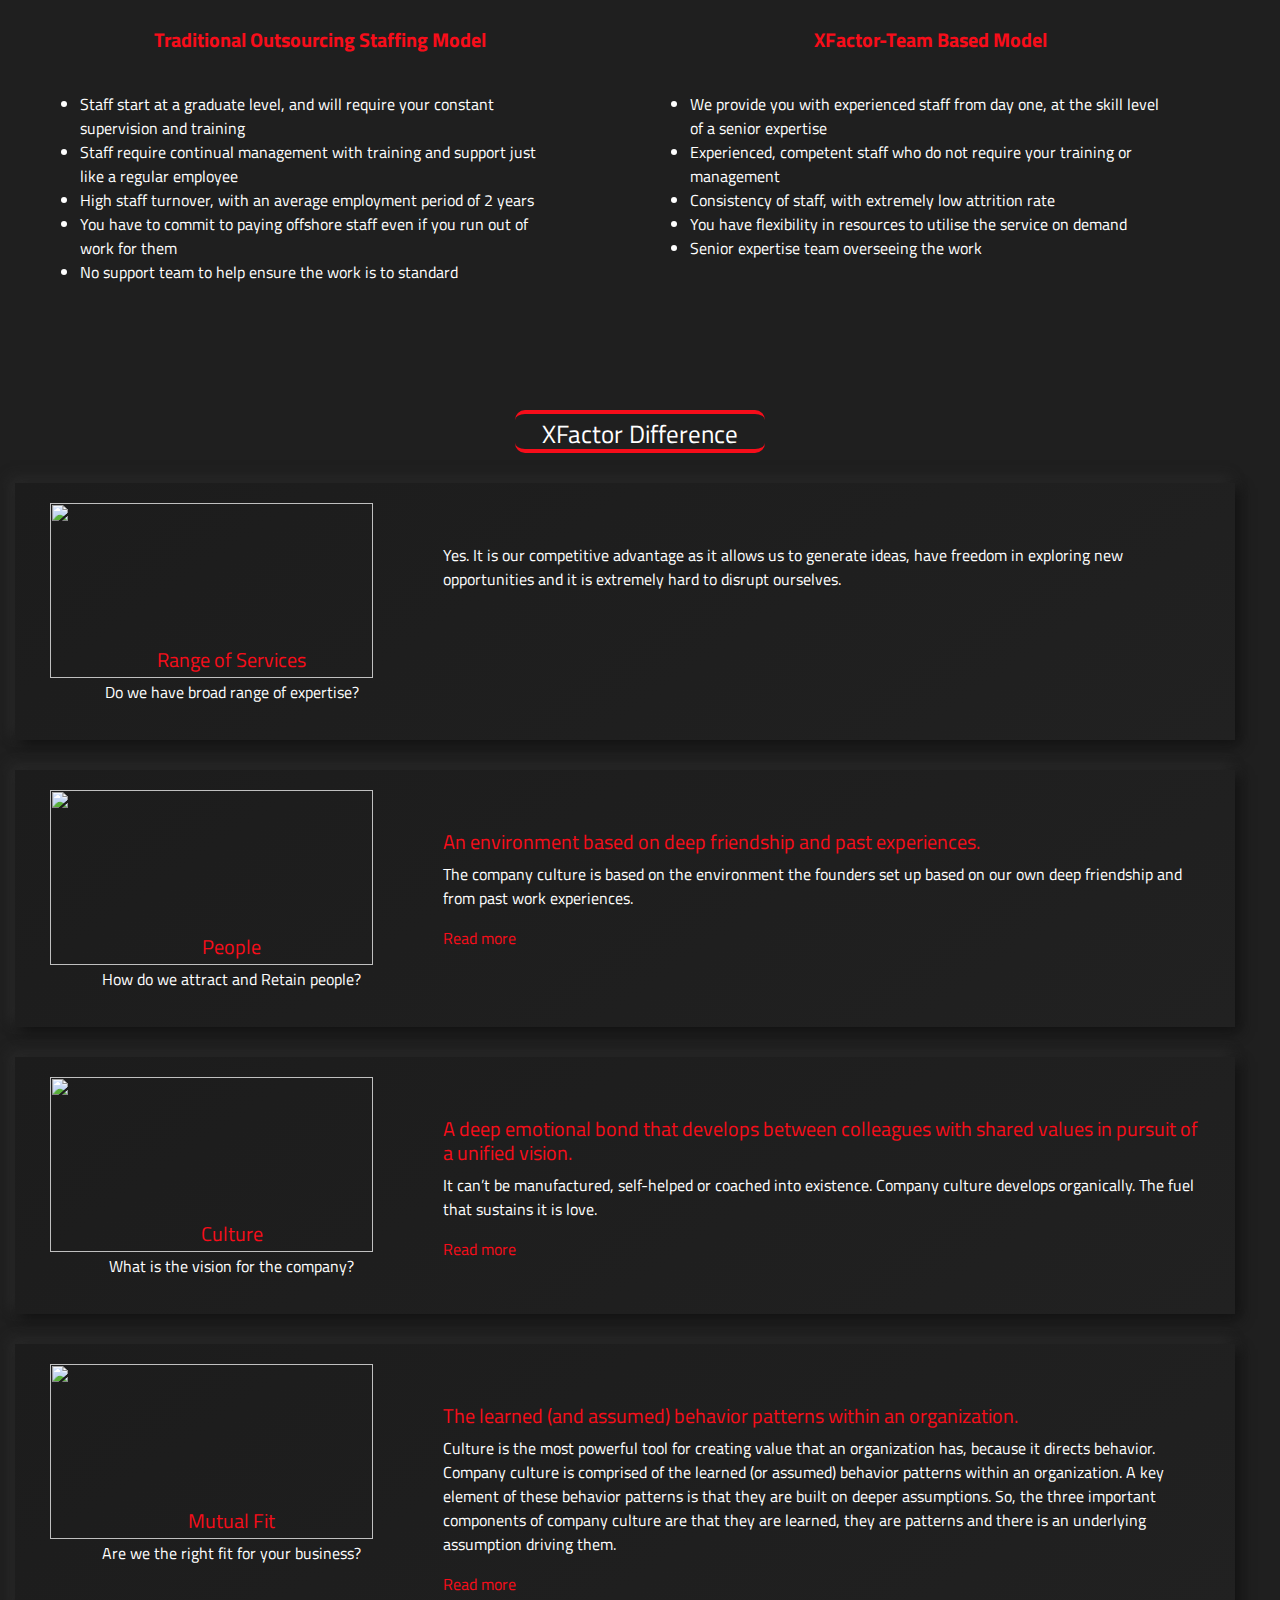
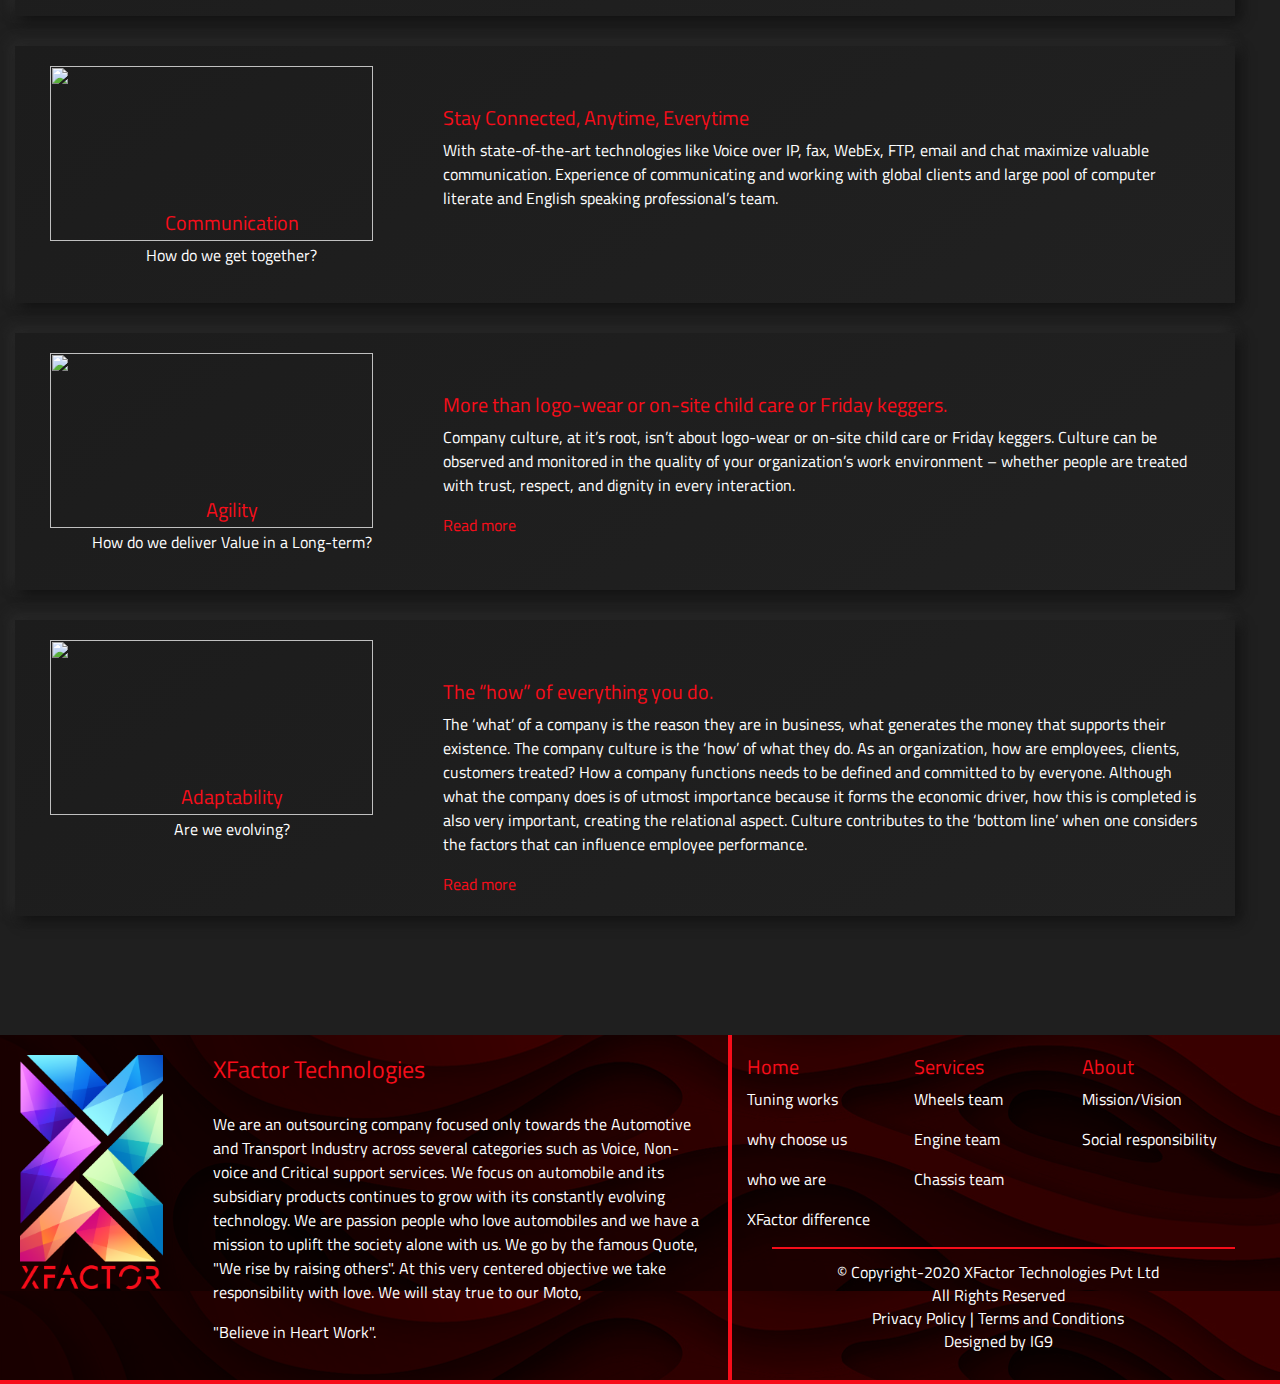
==== commit e263924b: "onclick changes" ====
--- a/index.html
+++ b/index.html
@@ -1,13 +1,14 @@
 <!DOCTYPE html>
 <html>
     <head>
-        <title>XFactor</title>
+        <title>XFactor Technologies</title>
+        <link href="images/XF-Logo.png" rel="icon">
         <meta charset="utf-8">
         <link rel="stylesheet" href="landing.css">
         <link href="https://fonts.googleapis.com/css2?family=Titillium+Web:wght@300&display=swap" rel="stylesheet">
         <link rel="stylesheet" href="https://use.fontawesome.com/releases/v5.7.0/css/all.css" integrity="sha384-lZN37f5QGtY3VHgisS14W3ExzMWZxybE1SJSEsQp9S+oqd12jhcu+A56Ebc1zFSJ" crossorigin="anonymous">
         <link rel="stylesheet" href="https://stackpath.bootstrapcdn.com/bootstrap/4.5.2/css/bootstrap.min.css" integrity="sha384-JcKb8q3iqJ61gNV9KGb8thSsNjpSL0n8PARn9HuZOnIxN0hoP+VmmDGMN5t9UJ0Z" crossorigin="anonymous">
-        <meta name="viewpost" content="width=device-width, initial-scale=1.0">
+        <meta name="viewport" content="width=device-width, initial-scale=1.0">
     </head>
     <body>
       <div id="main">
@@ -51,14 +52,14 @@
 
 
       <!--==== TUNING WORKS START====-->
-      <section class="tuning_works">
+      <div class="tuning_works">
 
           <h2>tuning works</h2>
 
-          <div class="container">
+          <div class="left_right_aline">
             <div class="row">
               <div class="col-lg-3 col-md-6">
-                <img src="images/tuning works/TWW1.svg" alt="">
+                <img class="tuning-img" src="images/tuning works/TWW1.svg" alt="">
                 </br>
                   <div class="tuning_works_sub_content">
                     <h5>Understand & Pilot	</h5>
@@ -72,7 +73,7 @@
                   </div>
               </div>
               <div class="col-lg-3 col-md-6">
-                <img src="images/tuning works/TWW2.svg" alt="">
+                <img class="tuning-img" src="images/tuning works/TWW2.svg" alt="">
                   <div class="tuning_works_sub_content">
                     <h5>Apply & Implement	</h5>
                   <ul>
@@ -85,7 +86,7 @@
                   </div>
               </div>
               <div class="col-lg-3 col-md-6">
-                <img src="images/tuning works/TWW3.svg" alt="">
+                <img class="tuning-img" src="images/tuning works/TWW3.svg" alt="">
                   <div class="tuning_works_sub_content">
                     <h5>Engage & Manage	</h5>
                   <ul>
@@ -98,7 +99,7 @@
                   </div>
               </div>
               <div class="col-lg-3 col-md-6">
-                <img src="images/tuning works/TWW4.svg" alt="">
+                <img class="tuning-img" src="images/tuning works/TWW4.svg" alt="">
                   <div class="tuning_works_sub_content">
                     <h5>Adapt & Support	</h5>
                   <ul>
@@ -112,28 +113,16 @@
               </div>
             </div>
           </div>
-      </section>
+        </div>
       <!--==== TUNING WORKS END====-->
 
 
       <!--==== WHY CHOOSE US START ====-->
-      <section class="why_choose_us">
+      <div class="why_choose_us">
         <h2>Why Choose Us</h2>
         <h5>So what is the XFactor do we offer that sets us apart from the competition?</h5>
-        <!-- Button trigger modal 
-        <div class="video"><a class="fab fa-youtube" data-toggle="modal" data-target="#exampleModal"></a></div>
-        <!-- Modal 
-        <div class="modal fade " id="exampleModal" tabindex="-1" aria-labelledby="exampleModalLabel" aria-hidden="true">
-          <div class="modal-dialog">
-            <div class="modal-content">
-            </div>
-    
-          <div class="pop_video">
-            <iframe width="device-width" height="515" src="https://www.youtube.com/embed/LQ3zQfsHOj0" frameborder="0" allow="accelerometer; autoplay; clipboard-write; encrypted-media; gyroscope; picture-in-picture" allowfullscreen></iframe>
-          </div>
-        </div>-->
          
-        <div class="container">
+        <div class="left_right_aline">
           <div class="row">
             <div class="col-lg why_choose_us_content" >
              <h4>The Competitors</h4>
@@ -161,15 +150,15 @@
             </div>
           </div>
         </div>
-      </section>
+      </div>
       <!--==== WHY CHOOSE US END ====-->
 
 
       
       <!--==== XFactor Difference Starts ====-->
-      <section class="xfactor_difference">
+      <div class="xfactor_difference">
         <h2> XFactor Difference  </h2>
-        <div class="container">
+        <div class="left_right_aline">
           <div class="row xfactor_difference_boder" >
             <div class="col-lg-4 xfactor_difference_content_left">
               <img class="xfactor_difference_icon" src="images/xfactors difference/Range.svg" alt="">
@@ -329,10 +318,8 @@
             </div>
           </div>
         </div>
-      </section>
+      </div>
       <!--==== XFactor Difference End ====-->
-        
-
 
 
       <section class="footer">
@@ -341,37 +328,33 @@
             <div class="col-sm-2">
               <img class="footer_logo" src="images/XF-Logo.png" alt="">
             </div>
-            <div class="col-lg-6 footer_content_left">
-              <h5>XFactor  Technologies</h5>
-              <p>We are an outsourcing company focused only towards the Automotive and Transport Industry. across several categories
-                 such as Voice, Non-voice and Critical support services. The reason why we focus on one sector is usage of Automobiles
-                  and its subsidiary products continues to grow with its constantly evolving technology with the help of prominent 
-                  people in the industry. All know Trusting and Investing in viable market which is fast moving, constantly evolving, 
-                  is a smart move and Automotive industry fits in perfect in the category of Business-friendly market. Second, we can 
-                  start any business but a business won’t survive unless we have a Passion and Purpose. Likewise, we founders of the 
-                  company are passionate people who love automobiles from the childhood and we have a mission to uplift the society 
-                  along with us. We go by the famous Quote, "We rise by raising others". At this very centered objective we take 
-                  responsibility with love. We will stay true to our Moto, 
-              <p>"Believe in Heart Work".</p>
+            <div class="col-lg-5 footer_content_left">
+              <h4>XFactor  Technologies</h4>
+              <p>We are an outsourcing company focused only towards the Automotive and Transport Industry across several categories
+                 such as Voice, Non-voice and Critical support services. We focus on automobile and its subsidiary products continues
+                  to grow with its constantly evolving technology. We are passion people who love automobiles and we have a mission to
+                  uplift the society alone with us. We go by the famous Quote, "We rise by raising others". At this very centered objective
+                   we take responsibility with love. We will stay true to our Moto, 
+              <div>"Believe in Heart Work".</div>
               </p>
             </div>
-            <div class="col-lg-4 footer_content_right">
+            <div class="col-lg-5 footer_content_right">
               <div class="row">
-                <div class="col-sm-4 footer_content_right_list">
-                  <h5>Home</h5>
+                <div class="col-lg-4  col-sm-4 footer_content_right_list">
+                  <h5><a href="index.html">Home </a></h5>
                   <p>Tuning works</p>
                   <p>why choose us</p>
                   <p>who we are</p>
                   <p>XFactor difference</p>
                 </div>
-                <div class="col-sm-4 footer_content_right_list">
-                  <h5>Services</h5>
+                <div class="col-lg-4 col-sm-4 footer_content_right_list">
+                  <h5><a href="services & pricing.html">Services </a></h5>
                   <p>Wheels team</p>
                   <p>Engine team</p>
                   <p>Chassis team</p>
                 </div>
-                <div class="col-sm-4 footer_content_right_list">
-                  <h5>About</h5>
+                <div class="col-lg-4 col-sm-4 footer_content_right_list">
+                  <h5><a href="about & contact.html">About </a></h5>
                   <p>Mission/Vision</p>
                   <p>Social responsibility</p>
                 </div>
@@ -393,7 +376,7 @@
 
 
         <!-- side bar -->
-        <section class="side-bar">
+        <div class="side-bar">
           <div id="mySidenav" class="sidenav">
             <a href="javascript:void(0)" class="closebtn" onclick="closeNav()">&times;</a>
             <div class="details-structure ">
@@ -418,10 +401,9 @@
                   <div class="contact-social">
                     <h3>get social</h3>
                     <div class="social">
-                      <i class="fab fa-facebook-f"></i>
-                      <i class="fab fa-twitter"></i>
-                      <i class="fab fa-instagram"></i>
-                      <i class="fab fa-linkedin"></i>
+                      <a class="fab fa-facebook-f" href="https://www.facebook.com/XFactor-Technologies-107950971120226"></a>
+                      <a class="fab fa-instagram" href="https://instagram.com/xfactortech?igshid=1jwrgkb4i0l4n"></a>
+                      <a class="fab fa-linkedin" href="https://www.linkedin.com/in/xfactor-technologies-5187961ba"></a>
                     </div>
                   </div>
                   <div class="contact-locate">
@@ -437,7 +419,8 @@
           <span class="side-icon" style="font-size:22px;cursor:pointer" onclick="openNav()">
             <i class="fas fa-phone"></i>
           </span>
-        </section>
+        </div>
+        <a class="gotop" href="#"><i class="fas fa-arrow-up"></i></a>
         
         <script src="https://ajax.googleapis.com/ajax/libs/jquery/3.5.1/jquery.min.js"></script>
         <script src="landing.js"></script>
--- a/landing.css
+++ b/landing.css
@@ -1,17 +1,26 @@
 *{
     margin: 0;
     padding: 0;
+    scroll-behavior: smooth;
     box-sizing: border-box;
     text-decoration: none;
     width: 100%;
     font-family: 'Titillium Web', sans-serif;
     
 }
+.left_right_aline{
+  padding-left: 30px;
+  padding-right: 30px;
+}
 .landing_pg_vedio{
   background-color: #1f1f1f;
   color: #fff;
   padding-top: 2%;
   padding-bottom: 5%;
+}
+.video_header{
+  padding-left: 15%;
+  padding-right: 15%;
 }
 
 .icon{
@@ -194,7 +203,7 @@
     padding: 2px 20px;
     position: fixed;
     font-size: 20px;
-    top: 60%;
+    top: 80%;
     right:2px;
     text-align: center;
     width: 50px;
@@ -265,8 +274,13 @@
    display: flex;
    font-size: 20px;
 }
-.social i{
-    padding-right: 20%;
+.social > a{
+    padding-right: 50px;
+    text-decoration:none;
+    color: #fff;
+}
+.social >a:hover{
+  color: #F70D1A;
 }
 .social{
     margin-left: 5%;
@@ -296,6 +310,7 @@
     color: #fff;
     padding-top: 2%;
     padding-bottom: 5%;
+
     
 }
 .tuning_works > h2{
@@ -509,7 +524,7 @@
 }
 .footer_bg{
   background-image: url(images/About/Footer-Image.png);
-
+  background-repeat: repeat;
 }
 .footer_logo{
   text-align: center;
@@ -519,24 +534,26 @@
   border-right: 4px solid #F70D1A;
 
 }
-.footer_content_left > h5{
+.footer_content_left > h4{
   padding-top: 20px;
   color: #F70D1A;
 
 }
 .footer_content_left > p{
-
+padding-top: 20px;
 }
 .footer_content_right_list{
   padding-left: 30px;
-}
-.footer_content_right_list > h5{
-text-align: center;
+  padding-top: 20px;
+}
+.footer_content_right_list > h5 >a{
+text-align: left;
 color: #F70D1A;
-padding-top: 20px;
+text-decoration: none;
+cursor: pointer;
 }
 .footer_content_right_list > p{
-  text-align: center;
+  text-align: left;
   }
 .footer_content_right_border{
  margin-left: 40px;
@@ -546,10 +563,48 @@
 .copyright{
   text-align: center;
   padding-top: 20px;
+  line-height: 7px;
 }
 .madeby{
 color: #fff;
 }
 .madeby:hover{
   color: #F70D1A;
-}+}
+.gotop{
+  position: fixed;
+  width: 50px;
+  height: 50px;
+  border-radius:50% ;
+  background: linear-gradient(145deg, #1c1c1c, #212121);
+  cursor: pointer;
+  box-shadow: 5px 5px 12px #121212, -5px -5px 12px #2c2c2c;
+  color: #F70D1A;
+  bottom: 20px;
+  right: 0px;
+  text-decoration: none;
+  text-align: center;
+  line-height: 50px;
+  font-size: 29px;
+}
+.gotop:hover{
+  color: #F70D1A;
+}
+
+@media screen and (max-width: 600px) {    
+body {
+font-size: 12px;
+}
+.tuning-img{
+  width:150px;
+}
+.tuning_works_sub_content{
+  width: 150px;
+font-size: 12px;
+
+}
+.tuning_works .col-md-6{
+  width:50%;
+}
+
+  }
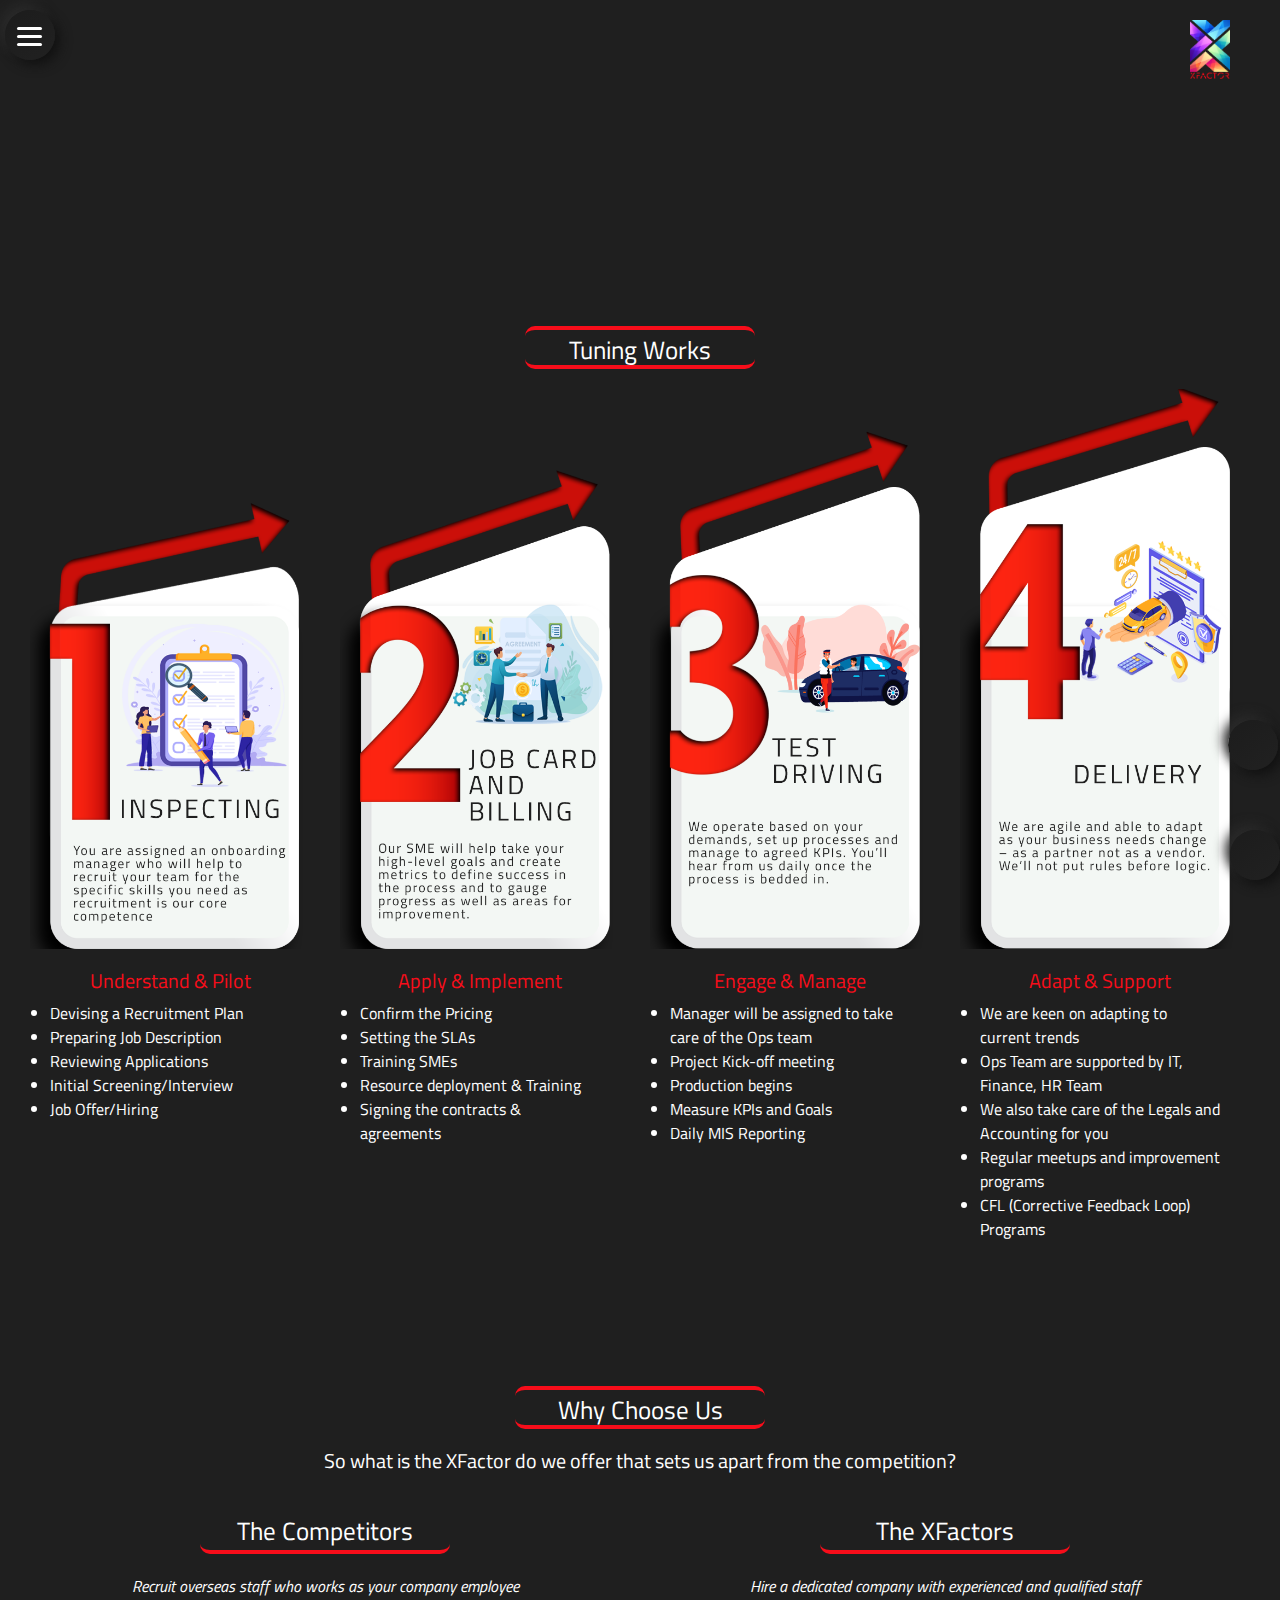
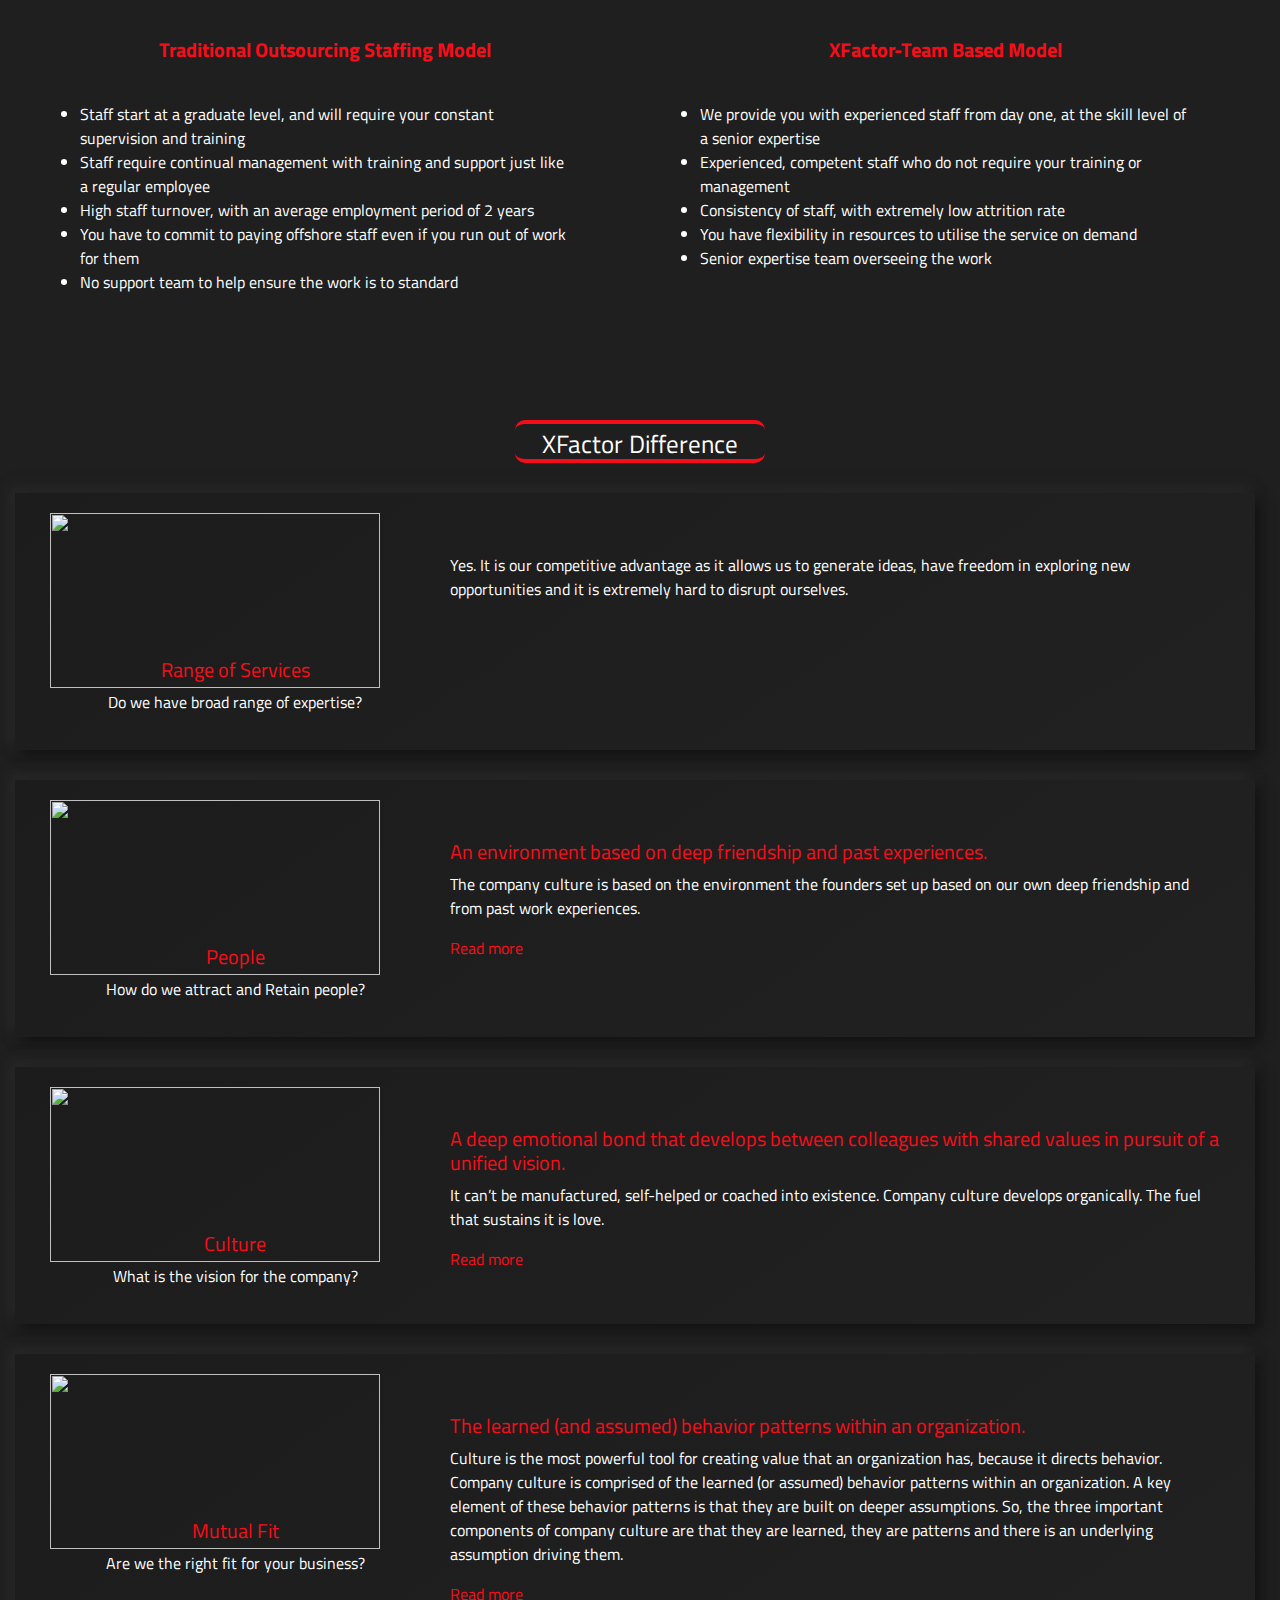
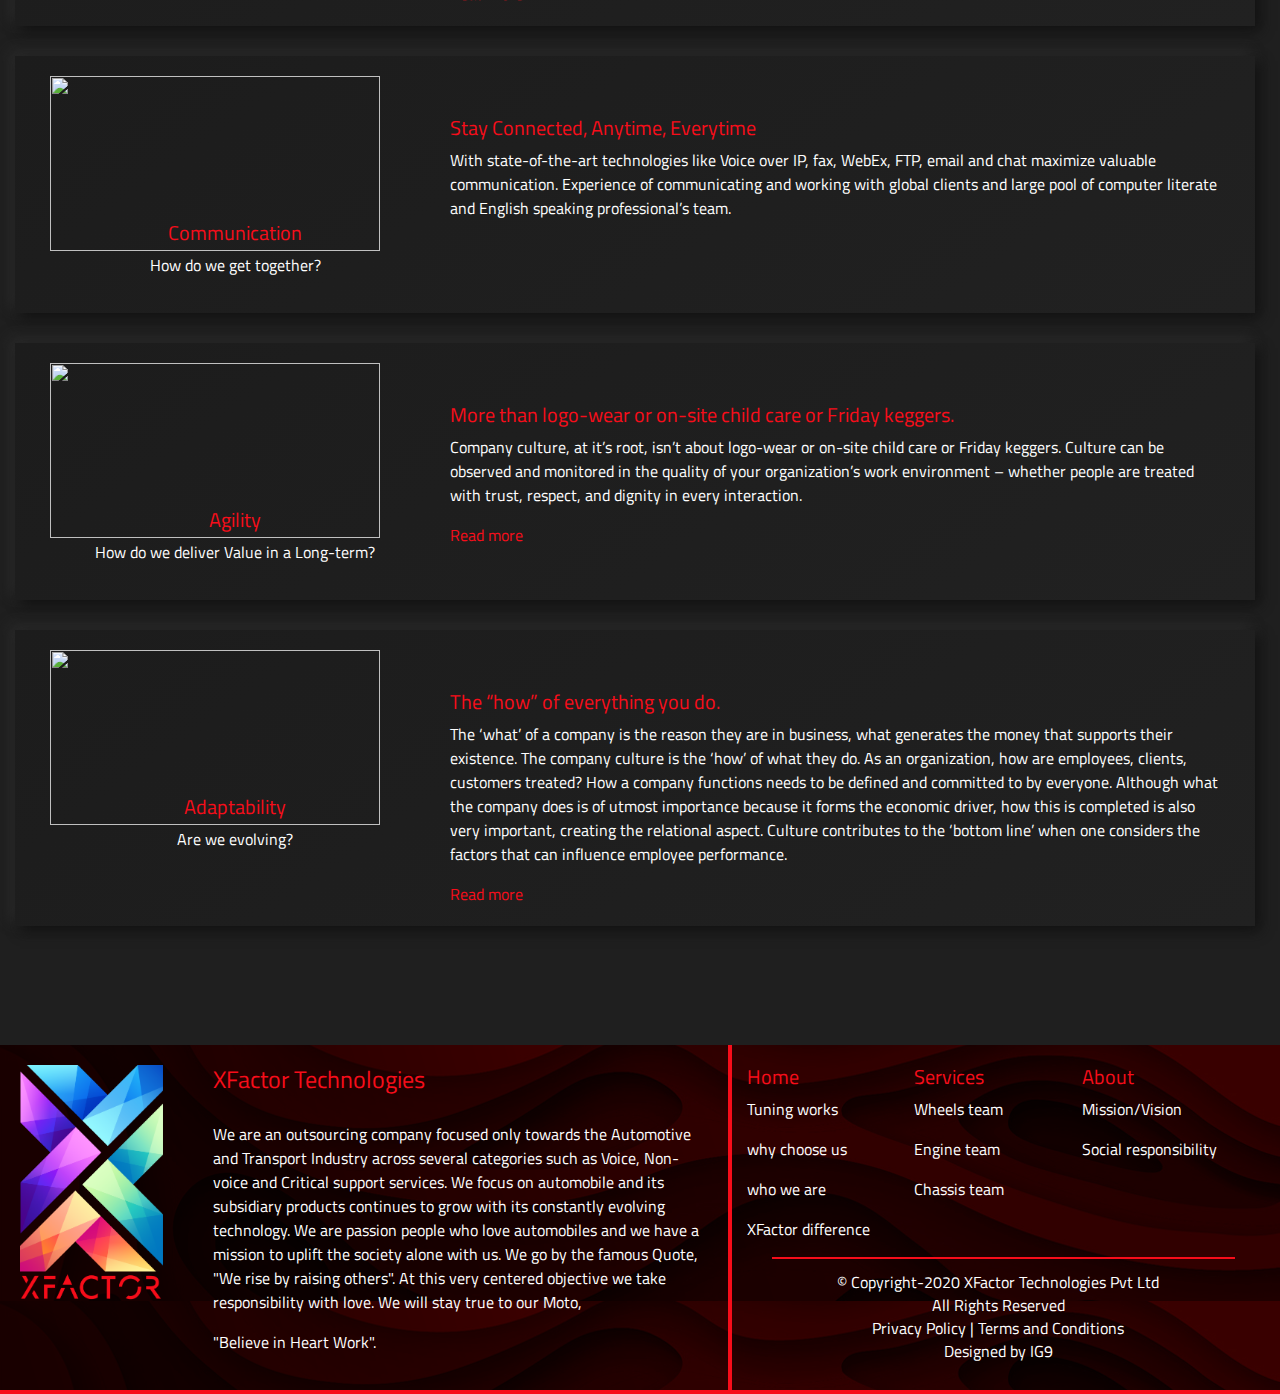
==== commit f4743250: "desk view ready" ====
--- a/index.html
+++ b/index.html
@@ -5,6 +5,7 @@
         <link href="images/XF-Logo.png" rel="icon">
         <meta charset="utf-8">
         <link rel="stylesheet" href="landing.css">
+        <link rel="stylesheet" href="main.css">
         <link href="https://fonts.googleapis.com/css2?family=Titillium+Web:wght@300&display=swap" rel="stylesheet">
         <link rel="stylesheet" href="https://use.fontawesome.com/releases/v5.7.0/css/all.css" integrity="sha384-lZN37f5QGtY3VHgisS14W3ExzMWZxybE1SJSEsQp9S+oqd12jhcu+A56Ebc1zFSJ" crossorigin="anonymous">
         <link rel="stylesheet" href="https://stackpath.bootstrapcdn.com/bootstrap/4.5.2/css/bootstrap.min.css" integrity="sha384-JcKb8q3iqJ61gNV9KGb8thSsNjpSL0n8PARn9HuZOnIxN0hoP+VmmDGMN5t9UJ0Z" crossorigin="anonymous">
@@ -13,9 +14,9 @@
     <body>
       <div id="main">
         <div class="icon">
-          <div class="hamburger"></div>
+          <div id="close_menu_btn" class="hamburger"></div>
         </div>
-        <div class="wrapper_menu">
+        <div id="menu_btn" class="wrapper_menu">
           <div class="button_menu">
             <div class="icon_menu">
               <a href="index.html" style="text-decoration: none; color: #fff; z-index: 999;">
@@ -376,9 +377,11 @@
 
 
         <!-- side bar -->
-        <div class="side-bar">
+        <section class="side-bar">
           <div id="mySidenav" class="sidenav">
-            <a href="javascript:void(0)" class="closebtn" onclick="closeNav()">&times;</a>
+           
+            <div  class="closebtn" onclick="closeNav()"><span>&times;</span></div>
+          
             <div class="details-structure ">
               <div class="side-header">
                 <div class="side-body">
@@ -402,7 +405,7 @@
                     <h3>get social</h3>
                     <div class="social">
                       <a class="fab fa-facebook-f" href="https://www.facebook.com/XFactor-Technologies-107950971120226"></a>
-                      <a class="fab fa-instagram" href="https://instagram.com/xfactortech?igshid=1jwrgkb4i0l4n"></a>
+                      <a class="fab fa-instagram" href="https://www.instagram.com/xfactortechnologies"></a>
                       <a class="fab fa-linkedin" href="https://www.linkedin.com/in/xfactor-technologies-5187961ba"></a>
                     </div>
                   </div>
@@ -419,11 +422,13 @@
           <span class="side-icon" style="font-size:22px;cursor:pointer" onclick="openNav()">
             <i class="fas fa-phone"></i>
           </span>
-        </div>
+        </section>
+
         <a class="gotop" href="#"><i class="fas fa-arrow-up"></i></a>
         
         <script src="https://ajax.googleapis.com/ajax/libs/jquery/3.5.1/jquery.min.js"></script>
         <script src="landing.js"></script>
+        <script src="main.js"></script>
         <script src="https://cdn.jsdelivr.net/npm/popper.js@1.16.1/dist/umd/popper.min.js" integrity="sha384-9/reFTGAW83EW2RDu2S0VKaIzap3H66lZH81PoYlFhbGU+6BZp6G7niu735Sk7lN" crossorigin="anonymous"></script>
         <script src="https://stackpath.bootstrapcdn.com/bootstrap/4.5.2/js/bootstrap.min.js" integrity="sha384-B4gt1jrGC7Jh4AgTPSdUtOBvfO8shuf57BaghqFfPlYxofvL8/KUEfYiJOMMV+rV" crossorigin="anonymous"></script>
     </body>
--- a/landing.css
+++ b/landing.css
@@ -1,17 +1,3 @@
-*{
-    margin: 0;
-    padding: 0;
-    scroll-behavior: smooth;
-    box-sizing: border-box;
-    text-decoration: none;
-    width: 100%;
-    font-family: 'Titillium Web', sans-serif;
-    
-}
-.left_right_aline{
-  padding-left: 30px;
-  padding-right: 30px;
-}
 .landing_pg_vedio{
   background-color: #1f1f1f;
   color: #fff;
@@ -22,288 +8,6 @@
   padding-left: 15%;
   padding-right: 15%;
 }
-
-.icon{
-  position: fixed;
-  left: 0px;
-  top: 10px;
-  height: 50px;
-  width: 50px;
-  transform: translate(-50% -50%);
-  float: left;
-  margin: 0 5px;
-  overflow: hidden;
-  color: #fff;
-  border-radius: 40px;
-  background: linear-gradient(145deg, #1c1c1c, #212121);
-  cursor: pointer;
-  box-shadow: 5px 5px 12px #121212, -5px -5px 12px #2c2c2c;
-  font-size: 25px;
-  line-height: 50px;
-  z-index: 1;
-}
-.hamburger{
-  width: 25px;
-  height: 3px;
-  background: #fff;
-  position: absolute;
-  top: 25px;
-  left: 12px;
-  transform: translate(-50% -50%);
-  transition: .5s;
-  border-radius: 2px;
-}
-.hamburger:before{
-  content: '';
-  position: absolute;
-  width: 25px;
-  height: 3px;
-  background: #fff;
-  transition: .5s;
-  top: -8px;
-  border-radius: 2px;
-  
-}
-.hamburger:after{
-  content: '';
-  position: absolute;
-  width: 25px;
-  height: 3px;
-  background: #fff;
-  transition: .5s;
-  top: 8px;
-  border-radius: 2px;
-  
-}
-.icon.active .hamburger{
-  background: #1c1c1c;
-} 
-.icon.active .hamburger:before{
-  top: 0;
-  transform: rotate(45deg);
-}
-.icon.active .hamburger:after{
-  top: 0;
-  transform: rotate(135deg);
-}
-.wrapper_menu{
-    position: fixed;
-    left: 60px;
-    top: 10px;
-    z-index: 1;
-}
-.wrapper_menu .button_menu{
-    display: inline-block;
-    height: 50px;
-    width: 50px;
-    margin: 0 5px;
-    overflow: hidden;
-    color: #fff;
-    border-radius:40px;
-    background: linear-gradient(145deg, #1c1c1c, #212121);
-    cursor: pointer;
-    box-shadow: 5px 5px 12px #121212, -5px -5px 12px #2c2c2c;
-    transition: all 0.3s ease-out;
-  }
-  .wrapper_menu .button_menu:hover{
-    width: 200px;
-  }
-  .wrapper_menu .button_menu .icon_menu{
-    display: inline-block;
-    height: 50px;
-    width: 50px;
-    text-align: center;
-    border-radius: 40px;
-    box-sizing: border-box;
-    line-height: 50px;
-    transition: all 0.3s ease-out;
- 
-  }
-  a{
-      text-decoration: none;
-      color: #1f1f1f;
-  }
-  .wrapper_menu .button_menu:nth-child(1):hover .icon_menu{
-    background:#F70D1A;
-  }
-  .wrapper_menu .button_menu:nth-child(2):hover .icon_menu{
-    background: #F70D1A;
-  }
-  .wrapper_menu .button_menu:nth-child(3):hover .icon_menu{
-    background: #F70D1A;
-  }
-  
-  .wrapper_menu .button_menu .icon_menu i{
-    font-size: 25px;
-    line-height: 50px;
-    transition: all 0.3s ease-out;
-  }
-  .wrapper_menu .button_menu:hover .icon_menu i{
-    color: #fff;
-  }
-  .wrapper_menu .button_menu span{
-    font-size: 20px;
-    font-weight: 500;
-    line-height: 50px;
-    margin-left: 10px;
-    transition: all 0.3s ease-out;
-  }
-  .wrapper_menu .button_menu:nth-child(1) span{
-    color: #F70D1A;
-  }
-  .wrapper_menu .button_menu:nth-child(2) span{
-    color: #F70D1A;
-  }
-  .wrapper_menu .button_menu:nth-child(3) span{
-    color: #F70D1A;
-  }
-
-/* side bar */
-.sidenav {
-    height: 100%;
-    width: 0;
-    position: fixed;
-    z-index: 1;
-    top: 0px;
-    right: 0px;
-    color: #fff;
-    background-color: #1f1f1f;  /*backgroumd-color changes here */
-    border-radius:  2px 5px 1px 5px;
-    transition: 0.2s;
-    padding-top: 60px;
-    border: none;
-    /* border: 3px solid #fff; */
-    box-shadow:0px 1px  10px 0px rgb(231, 229, 229);
-}
-  
-  .sidenav a {
-    padding: 8px 8px 8px 32px;
-    text-decoration: none;
-    font-size: 25px;
-    color: #818181;
-    display: block;
-    transition: 0.3s;
-  }
-  
-  .sidenav a:hover {
-    color: #f1f1f1;
-  }
-  
-  .sidenav .closebtn {
-    position: absolute;
-    top: 0;
-    left:250px;
-    font-size: 36px;
-    color: #fff;
-    text-decoration: none;
-    /* margin-left: 280px; */
-    padding: 0;
-  }
-.side-icon {
-    padding: 2px 20px;
-    position: fixed;
-    font-size: 20px;
-    top: 80%;
-    right:2px;
-    text-align: center;
-    width: 50px;
-    height: 50px;
-    border-radius: 50%;
-    /* border-radius: 50%; */
-    background-color: #fff;
-    /* transform: rotateZ(90deg); */
-    background: linear-gradient(145deg, #1c1c1c, #212121);
-    cursor: pointer;
-    box-shadow: 5px 5px 12px #121212, -5px -5px 12px #2c2c2c;
-    color: #fff;
-    font-weight: 500;
-    text-transform: capitalize;
-}
-
-.side-icon > i {
-transform: rotateZ(90deg);
-color: #F70D1A;
-}
-
-.details-structure > .side-header{
-    padding: 0 1rem;
-}
-.side-header >.side-body {
-    padding:0 1px;
-}
-
-.side-body > address {
-    /* text-align: center; */
-    text-transform: capitalize;
-    border-bottom: 1px solid #fff;
-    /* border-width: thin medium thick 10px; */
-    line-height: 22px;
-    height: 150px;
-}
-.side-body > address > p {
-    font-size: 20px;
-    margin: 0;
-    color: #F70D1A; /* color changes here */
-    font-weight: 700;
-} 
-.contact-touch {
-    border-bottom: 1px solid #fff;
-    height: 160px; 
-}
-.contact-touch > h3 , .contact-social > h3 , .contact-locate > h3{
-    font-size: 16px;
-    line-height: 40px;
-    color: #F70D1A;    /* color changes here */
-    font-weight: 700;
-}
-.contact-touch > p{
-line-height:20px;
-display: grid;
-grid-template-columns: 5px 1fr;
-grid-gap: 30px;
-}
-.contact-social {
-    text-transform: capitalize;
-    border-bottom: 1px solid #fff;
-    line-height: 25px;
-    height: 100px;  
-   margin-top: 20px;
-}
-.contact-social > .social  {
-    line-height:20px ;
-   display: flex;
-   font-size: 20px;
-}
-.social > a{
-    padding-right: 50px;
-    text-decoration:none;
-    color: #fff;
-}
-.social >a:hover{
-  color: #F70D1A;
-}
-.social{
-    margin-left: 5%;
-    margin-right: 5%;
-}
-
-.contact-locate > p > a{
-    text-decoration: none; 
-    font-size: 15px;
-    margin-bottom: 2%;
-}
-
-.logo{
-    /* margin-top: -2%; */
-    float: right;
-    width: 40px;
-    height: 60px;
-    position: relative;
-    top: 20px;
-    left: -50px;
-}
-  
-
 
 .tuning_works{
     background-color: #1f1f1f;
@@ -515,81 +219,6 @@
   color: #F70D1A;
   cursor: pointer;
 }
-/*==== XFactor Difference End ====*/
-.footer{
-  background-color: #1f1f1f;
-  color: #fff;
-  padding-top: 2%;
-  border-bottom: 4px solid #F70D1A;
-}
-.footer_bg{
-  background-image: url(images/About/Footer-Image.png);
-  background-repeat: repeat;
-}
-.footer_logo{
-  text-align: center;
-  padding: 20px;
-}
-.footer_content_left{
-  border-right: 4px solid #F70D1A;
-
-}
-.footer_content_left > h4{
-  padding-top: 20px;
-  color: #F70D1A;
-
-}
-.footer_content_left > p{
-padding-top: 20px;
-}
-.footer_content_right_list{
-  padding-left: 30px;
-  padding-top: 20px;
-}
-.footer_content_right_list > h5 >a{
-text-align: left;
-color: #F70D1A;
-text-decoration: none;
-cursor: pointer;
-}
-.footer_content_right_list > p{
-  text-align: left;
-  }
-.footer_content_right_border{
- margin-left: 40px;
- border-bottom: 2px solid #F70D1A;
-
-}
-.copyright{
-  text-align: center;
-  padding-top: 20px;
-  line-height: 7px;
-}
-.madeby{
-color: #fff;
-}
-.madeby:hover{
-  color: #F70D1A;
-}
-.gotop{
-  position: fixed;
-  width: 50px;
-  height: 50px;
-  border-radius:50% ;
-  background: linear-gradient(145deg, #1c1c1c, #212121);
-  cursor: pointer;
-  box-shadow: 5px 5px 12px #121212, -5px -5px 12px #2c2c2c;
-  color: #F70D1A;
-  bottom: 20px;
-  right: 0px;
-  text-decoration: none;
-  text-align: center;
-  line-height: 50px;
-  font-size: 29px;
-}
-.gotop:hover{
-  color: #F70D1A;
-}
 
 @media screen and (max-width: 600px) {    
 body {
--- a/main.css
+++ b/main.css
@@ -0,0 +1,398 @@
+*{
+    margin: 0;
+    padding: 0;
+    box-sizing: border-box;
+    text-decoration: none;
+    scroll-behavior: smooth;
+    font-family: 'Titillium Web', sans-serif;
+    width: 100%;
+}
+.left_right_aline{
+    padding-left: 30px;
+    padding-right: 10px;
+  }
+.icon{
+    position: fixed;
+    left: 0px;
+    top: 10px;
+    height: 50px;
+    width: 50px;
+    transform: translate(-50% -50%);
+    float: left;
+    margin: 0 5px;
+    overflow: hidden;
+    color: #fff;
+    border-radius: 40px;
+    background: linear-gradient(145deg, #1c1c1c, #212121);
+    cursor: pointer;
+    box-shadow: 5px 5px 12px #121212, -5px -5px 12px #2c2c2c;
+    font-size: 25px;
+    line-height: 50px;
+    z-index: 1;
+  }
+  .hamburger{
+    width: 25px;
+    height: 3px;
+    background: #fff;
+    position: absolute;
+    top: 25px;
+    left: 12px;
+    transform: translate(-50% -50%);
+    transition: .5s;
+    border-radius: 2px;
+  }
+  .hamburger:before{
+    content: '';
+    position: absolute;
+    width: 25px;
+    height: 3px;
+    background: #fff;
+    transition: .5s;
+    top: -8px;
+    border-radius: 2px;
+    
+  }
+  .hamburger:after{
+    content: '';
+    position: absolute;
+    width: 25px;
+    height: 3px;
+    background: #fff;
+    transition: .5s;
+    top: 8px;
+    border-radius: 2px;
+    
+  }
+  .icon.active .hamburger{
+    background: #1c1c1c;
+  } 
+  .icon.active .hamburger:before{
+    top: 0;
+    transform: rotate(45deg);
+  }
+  .icon.active .hamburger:after{
+    top: 0;
+    transform: rotate(135deg);
+  }
+.wrapper_menu{
+    position: fixed;
+    left: 60px;
+    top: 10px;
+    z-index: 1;
+}
+.wrapper_menu .button_menu{
+    display: inline-block;
+    height: 50px;
+    width: 50px;
+    margin: 0 5px;
+    overflow: hidden;
+    color: #fff;
+    border-radius:40px;
+    background: linear-gradient(145deg, #1c1c1c, #212121);
+    cursor: pointer;
+    box-shadow: 5px 5px 12px #121212, -5px -5px 12px #2c2c2c;
+    transition: all 0.3s ease-out;
+  }
+  .wrapper_menu .button_menu:hover{
+    width: 200px;
+  }
+  .wrapper_menu .button_menu .icon_menu{
+    display: inline-block;
+    height: 50px;
+    width: 50px;
+    text-align: center;
+    border-radius: 40px;
+    box-sizing: border-box;
+    line-height: 50px;
+    transition: all 0.3s ease-out;
+ 
+  }
+  a{
+      text-decoration: none;
+      color: #1f1f1f;
+  }
+  .wrapper_menu .button_menu:nth-child(1):hover .icon_menu{
+    background:#F70D1A;
+  }
+  .wrapper_menu .button_menu:nth-child(2):hover .icon_menu{
+    background: #F70D1A;
+  }
+  .wrapper_menu .button_menu:nth-child(3):hover .icon_menu{
+    background: #F70D1A;
+  }
+  
+  .wrapper_menu .button_menu .icon_menu i{
+    font-size: 25px;
+    line-height: 50px;
+    transition: all 0.3s ease-out;
+  }
+  .wrapper_menu .button_menu:hover .icon_menu i{
+    color: #fff;
+  }
+  .wrapper_menu .button_menu span{
+    font-size: 20px;
+    font-weight: 500;
+    line-height: 50px;
+    margin-left: 10px;
+    transition: all 0.3s ease-out;
+  }
+  .wrapper_menu .button_menu:nth-child(1) span{
+    color: #F70D1A;
+  }
+  .wrapper_menu .button_menu:nth-child(2) span{
+    color: #F70D1A;
+  }
+  .wrapper_menu .button_menu:nth-child(3) span{
+    color: #F70D1A;
+  }
+.section-1{
+    background-color: #1f1f1f;
+    padding-top: 2%;
+    padding-bottom: 5%;
+}
+.logo{
+    /* margin-top: -2%; */
+    float: right;
+    width: 40px;
+    height: 60px;
+    position: relative;
+    top: 20px;
+    left: -50px;
+}
+/* side bar */
+.sidenav {
+    overflow-x: hidden;
+    overflow-y:scroll;
+    padding-bottom: 50px;
+    height: 100%;
+    width: 0;
+    position: fixed;
+    z-index: 1;
+    top: 0px;
+    right: 0px;
+    color: #fff;
+    background-color: #1f1f1f;  /*backgroumd-color changes here */
+    border-radius:  2px 5px 1px 5px;
+    transition: 0.2s;
+    padding-top: 60px;
+    border: none;
+    /* border: 3px solid #fff; */
+    box-shadow:0px 1px  10px 0px rgb(231, 229, 229);
+}
+.sidenav .closebtn{
+  position: absolute;
+  top: 15px;
+  right: 12px;
+  color: #fff;
+  text-decoration: none;
+  cursor: pointer;
+  height: 50px;
+  width: 50px;
+  font-size: 40px;
+  transform: translate(-50% -50%);
+  text-align: center;
+}
+  .sidenav a {
+    padding: 8px 8px 8px 32px;
+    text-decoration: none;
+    font-size: 25px;
+    color: #818181;
+    display: block;
+    transition: 0.3s;
+  }
+  
+  .sidenav a:hover {
+    color: #f1f1f1;
+  }
+  
+.side-icon {
+    padding: 2px 20px;
+    position: fixed;
+    font-size: 20px;
+    top:80%;
+    right:2px;
+    text-align: center;
+    width: 50px;
+    height: 50px;
+    border-radius: 50%;
+    /* border-radius: 50%; */
+    background-color: #fff;
+    /* transform: rotateZ(90deg); */
+    background: linear-gradient(145deg, #1c1c1c, #212121);
+    cursor: pointer;
+    box-shadow: 5px 5px 12px #121212, -5px -5px 12px #2c2c2c;
+    color: #fff;
+    font-weight: 500;
+    text-transform: capitalize;
+}
+.side-icon > i {
+ transform: rotateZ(90deg);
+ color: #F70D1A;
+}
+
+.details-structure > .side-header{
+    padding: 0 1rem;
+}
+.side-header >.side-body {
+    padding:0 1px;
+}
+
+.side-body > address {
+    /* text-align: center; */
+    text-transform: capitalize;
+    border-bottom: 1px solid #fff;
+    /* border-width: thin medium thick 10px; */
+    line-height: 22px;
+    height: 150px;
+}
+.side-body > address > p {
+    font-size: 20px;
+    margin: 0;
+    color: #F70D1A; /* color changes here */
+    font-weight: 700;
+} 
+.contact-touch {
+    border-bottom: 1px solid #fff;
+    height: 160px; 
+}
+.contact-touch > h3 , .contact-social > h3 , .contact-locate > h3{
+    font-size: 16px;
+    line-height: 40px;
+    color: #F70D1A;    /* color changes here */
+    font-weight: 700;
+}
+.contact-touch > p{
+line-height:20px;
+display: grid;
+grid-template-columns: 5px 1fr;
+grid-gap: 30px;
+}
+.contact-social {
+    text-transform: capitalize;
+    border-bottom: 1px solid #fff;
+    line-height: 25px;
+    height: 100px;  
+   margin-top: 20px;
+}
+.contact-social > .social  {
+    line-height:20px ;
+   display: flex;
+   font-size: 20px;
+}
+.social > a{
+    padding: 0;
+    text-decoration:none;
+    color: #fff;
+}
+.social >a:hover{
+  color: #F70D1A;
+}
+.social{
+    margin-left: 5%;
+    margin-right: 5%;
+}
+
+.contact-locate > p > a{
+    text-decoration: none; 
+    font-size: 15px;
+    margin-bottom: 2%;
+}
+.sidebarActive{
+  width: 300px;
+}
+
+
+.footer{
+  background-color: #1f1f1f;
+  color: #fff;
+  padding-top: 2%;
+  border-bottom: 4px solid #F70D1A;
+}
+.footer_bg{
+  background-image: url(images/About/Footer-Image.png);
+
+}
+.footer_logo{
+  text-align: center;
+  padding: 20px;
+}
+.footer_content_left{
+  border-right: 4px solid #F70D1A;
+
+}
+.footer_content_left > h4{ 
+    padding-top: 20px;
+color: #F70D1A;
+  }
+.footer_content_left > p{
+padding-top: 20px;
+}
+.footer_content_right_list{
+  padding-left: 30px;
+  padding-top: 20px;
+}
+.footer_content_right_list > h5 >a{
+text-align: left;
+color: #F70D1A;
+text-decoration: none;
+cursor: pointer;
+}
+
+.footer_content_right_list > p {
+  text-align: left;
+  }
+
+.footer_content_right_border{
+ margin-left: 40px;
+ border-bottom: 2px solid #F70D1A;
+
+}
+.copyright{
+  text-align: center;
+  padding-top: 20px;
+  line-height: 7px;
+}
+.madeby{
+color: #fff;
+}
+.madeby:hover{
+  color: #F70D1A;
+}
+.gotop{
+    position: fixed;
+    width: 50px;
+    height: 50px;
+    border-radius:50% ;
+    background: linear-gradient(145deg, #1c1c1c, #212121);
+    cursor: pointer;
+    box-shadow: 5px 5px 12px #121212, -5px -5px 12px #2c2c2c;
+    color: #F70D1A;
+    bottom: 20px;
+    right: 0px;
+    text-decoration: none;
+    text-align: center;
+    line-height: 50px;
+    font-size: 29px;
+  }
+  .gotop:hover{
+    color: #F70D1A;
+  }
+
+
+
+  @media screen and (max-width: 600px) {  
+    
+    /*side bar*/
+    .sidebarActive {
+      width: 100%;
+    }
+    /*logo*/
+    .logo{
+      float: right;
+      width: 25px;
+      height: 35px;
+      position: relative;
+      top: 20px;
+      left: -20px;
+    }
+  }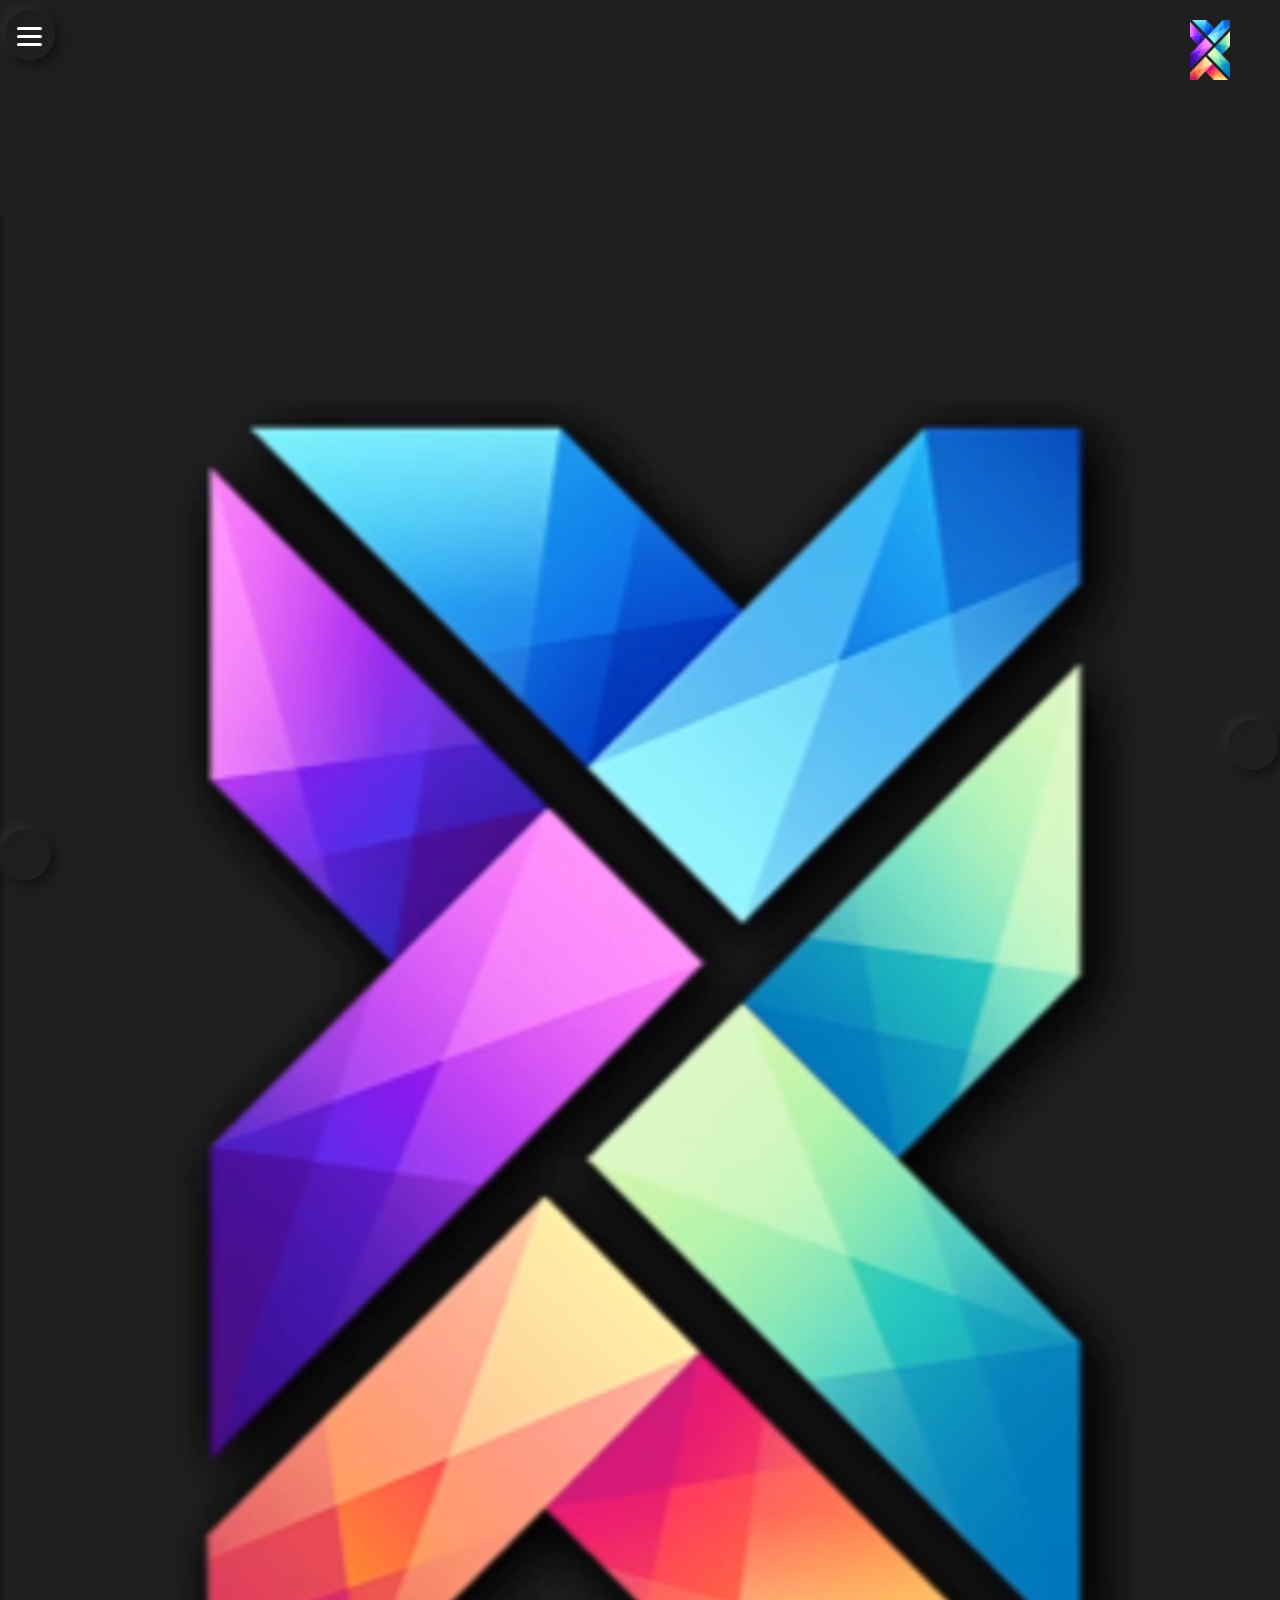
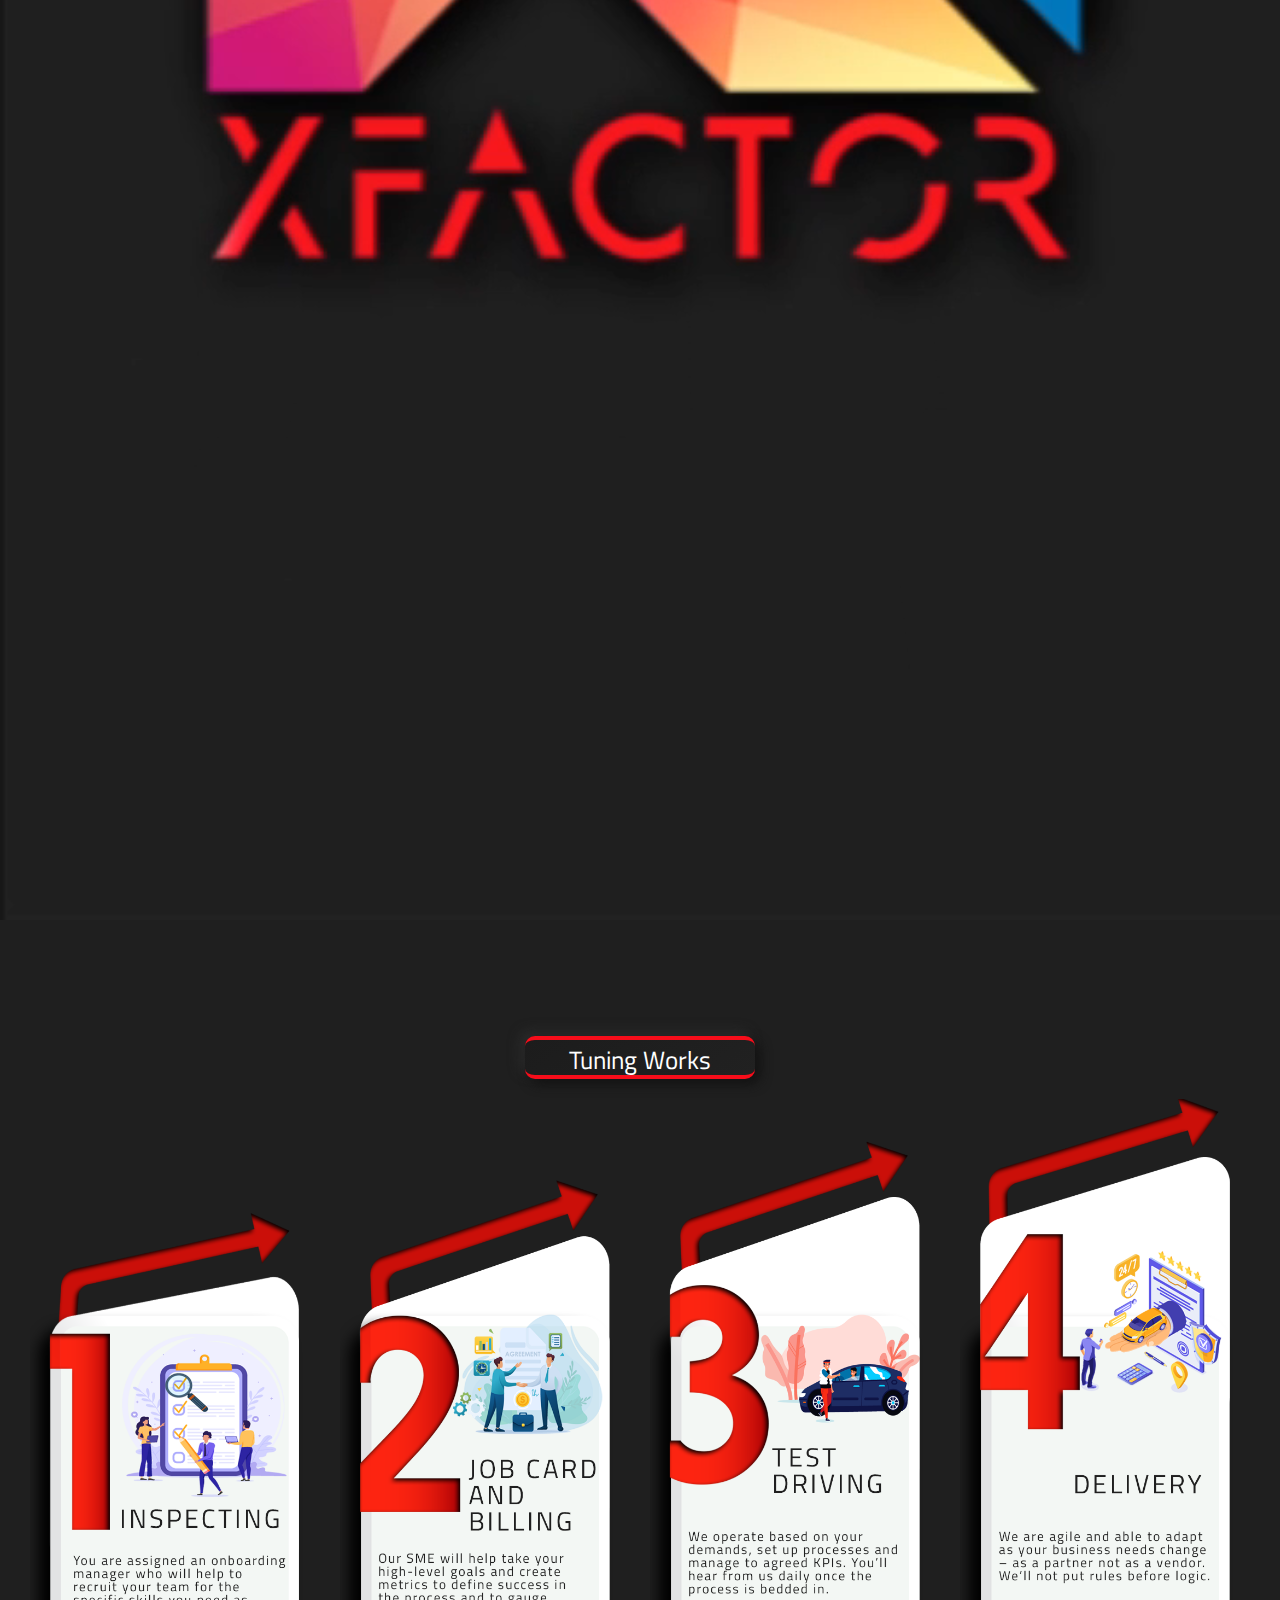
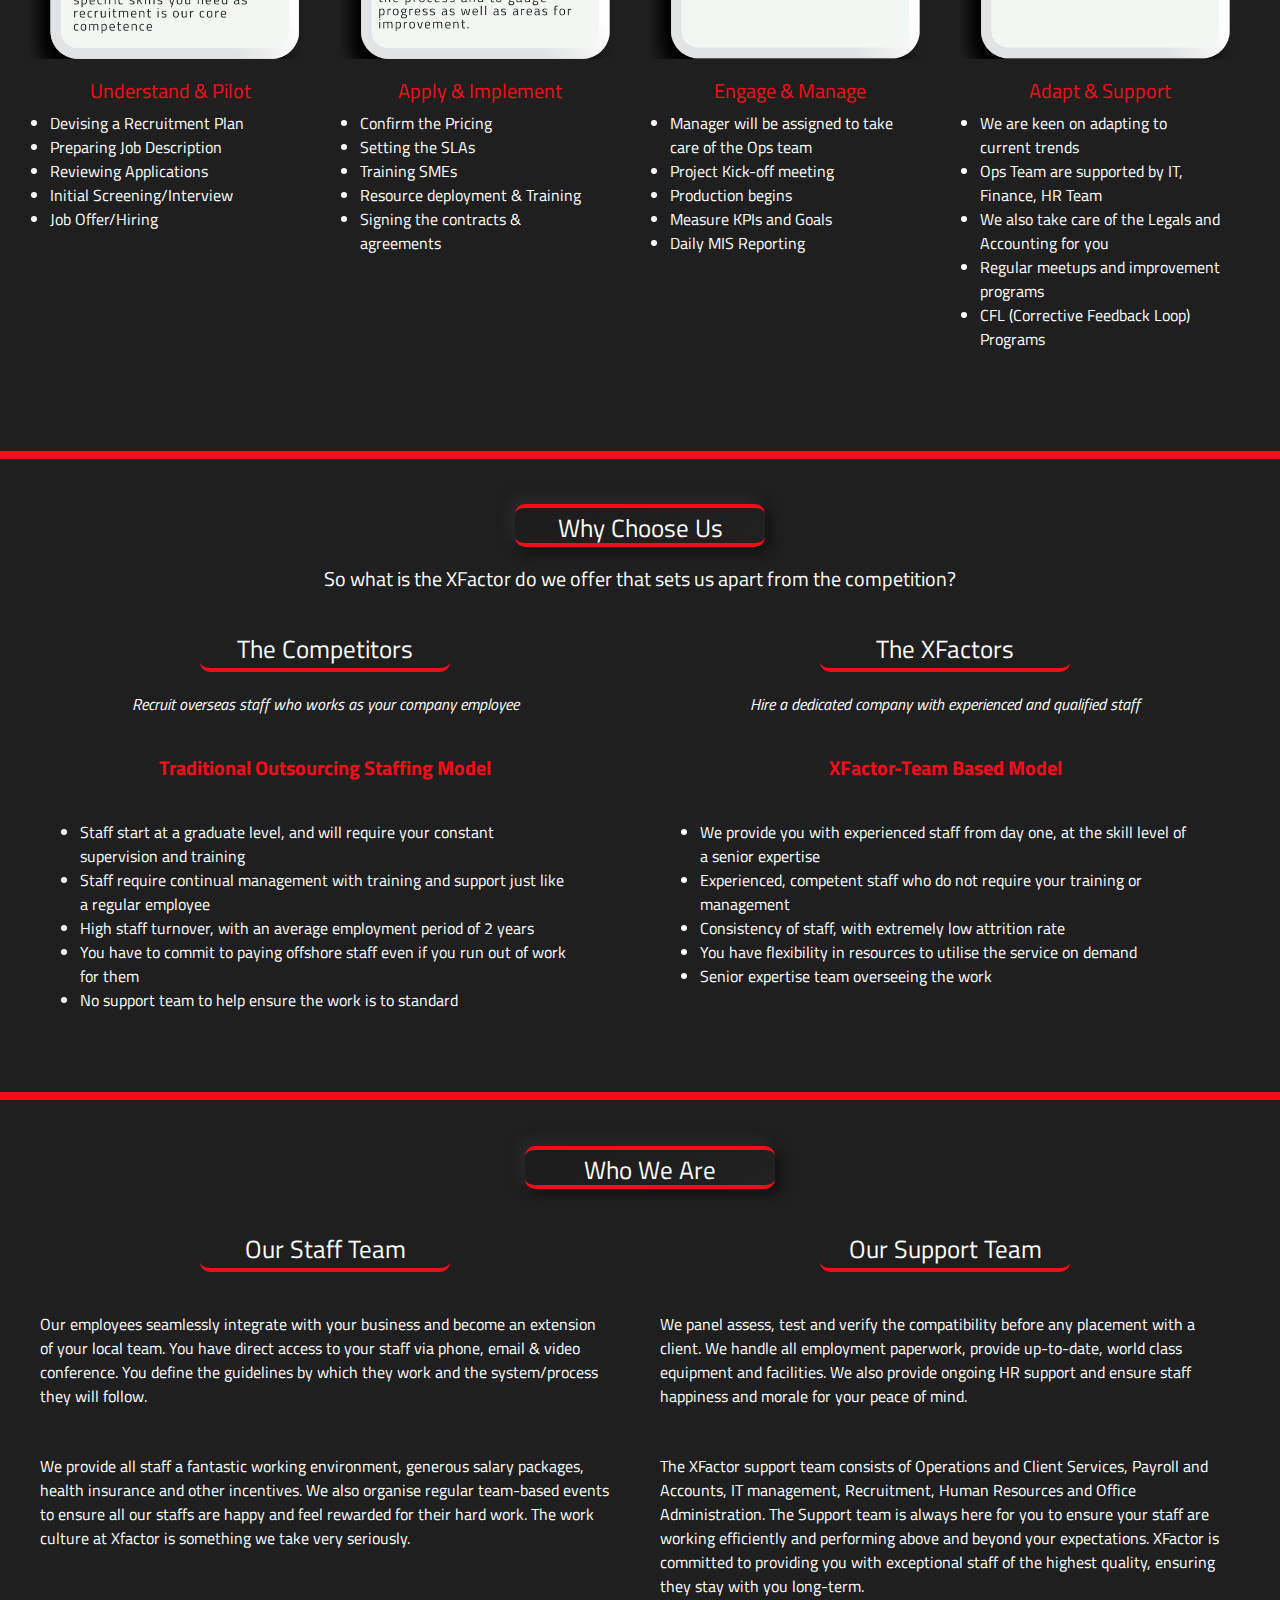
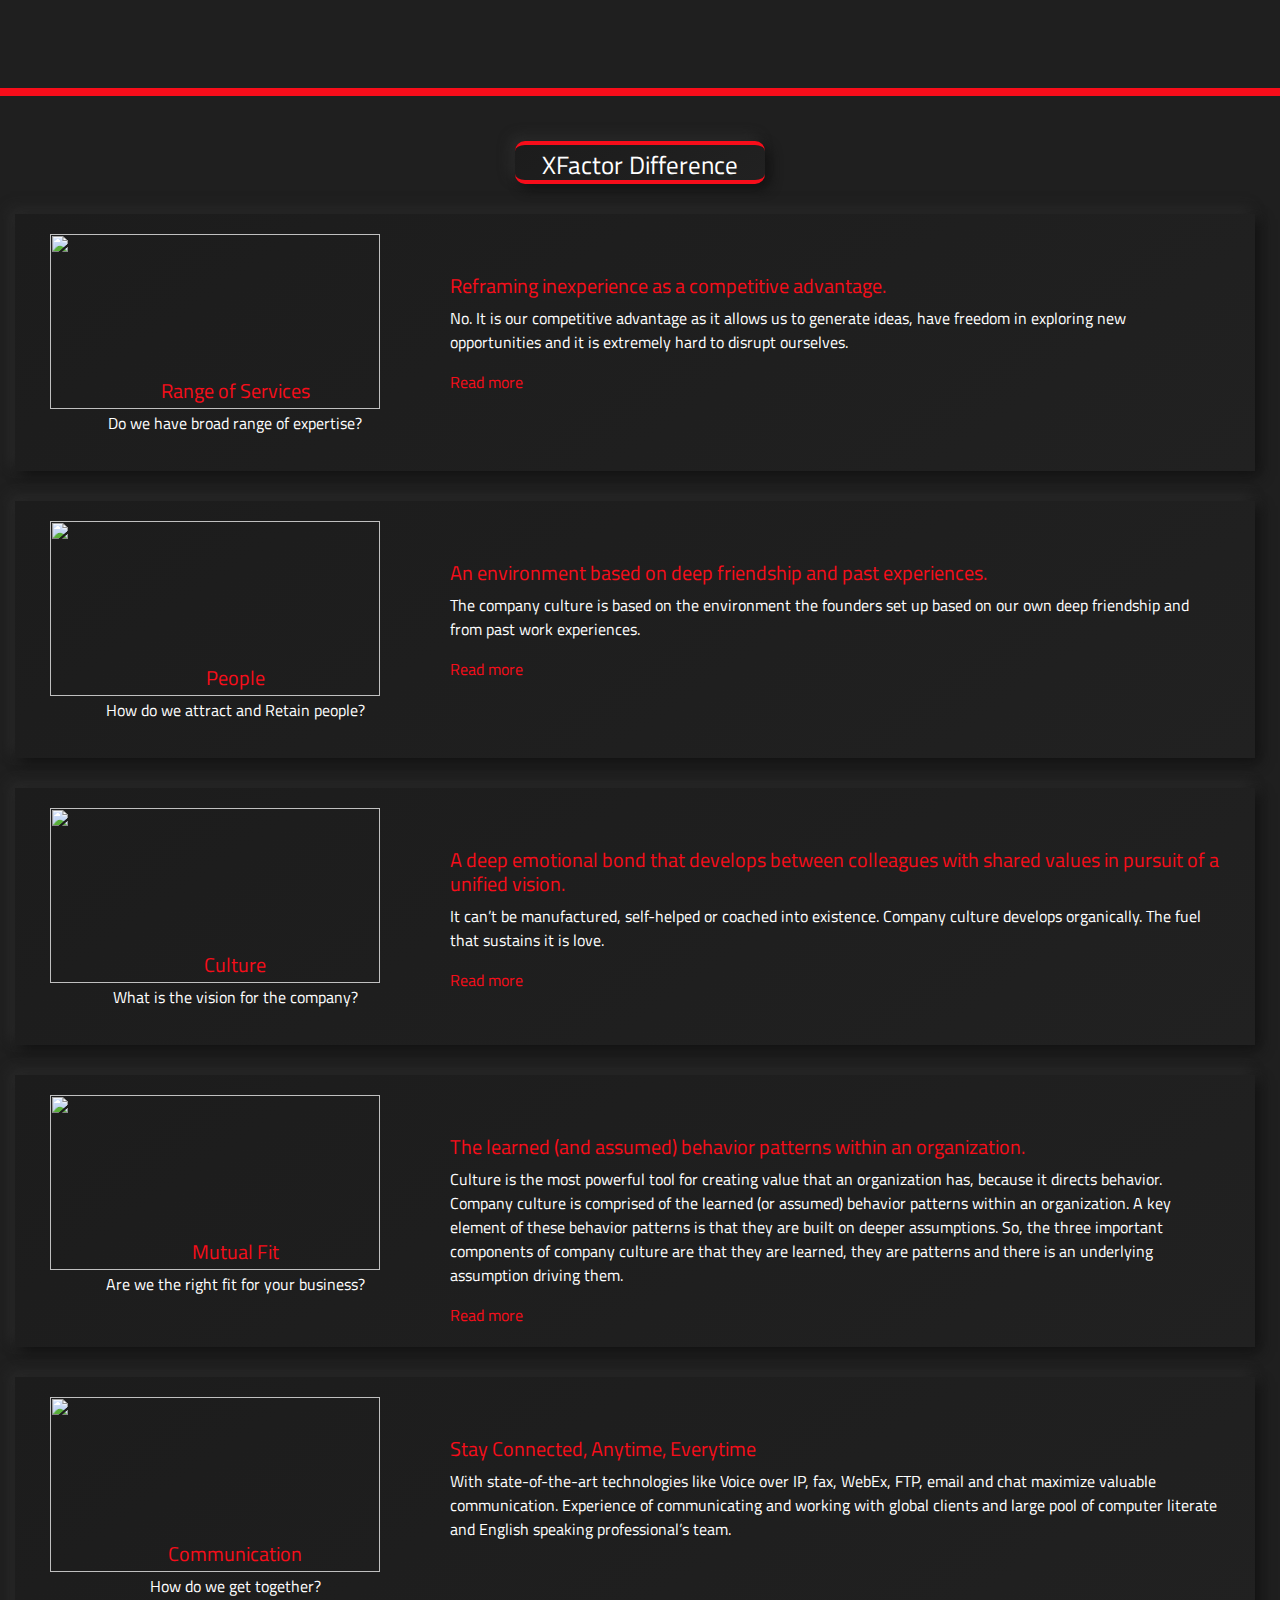
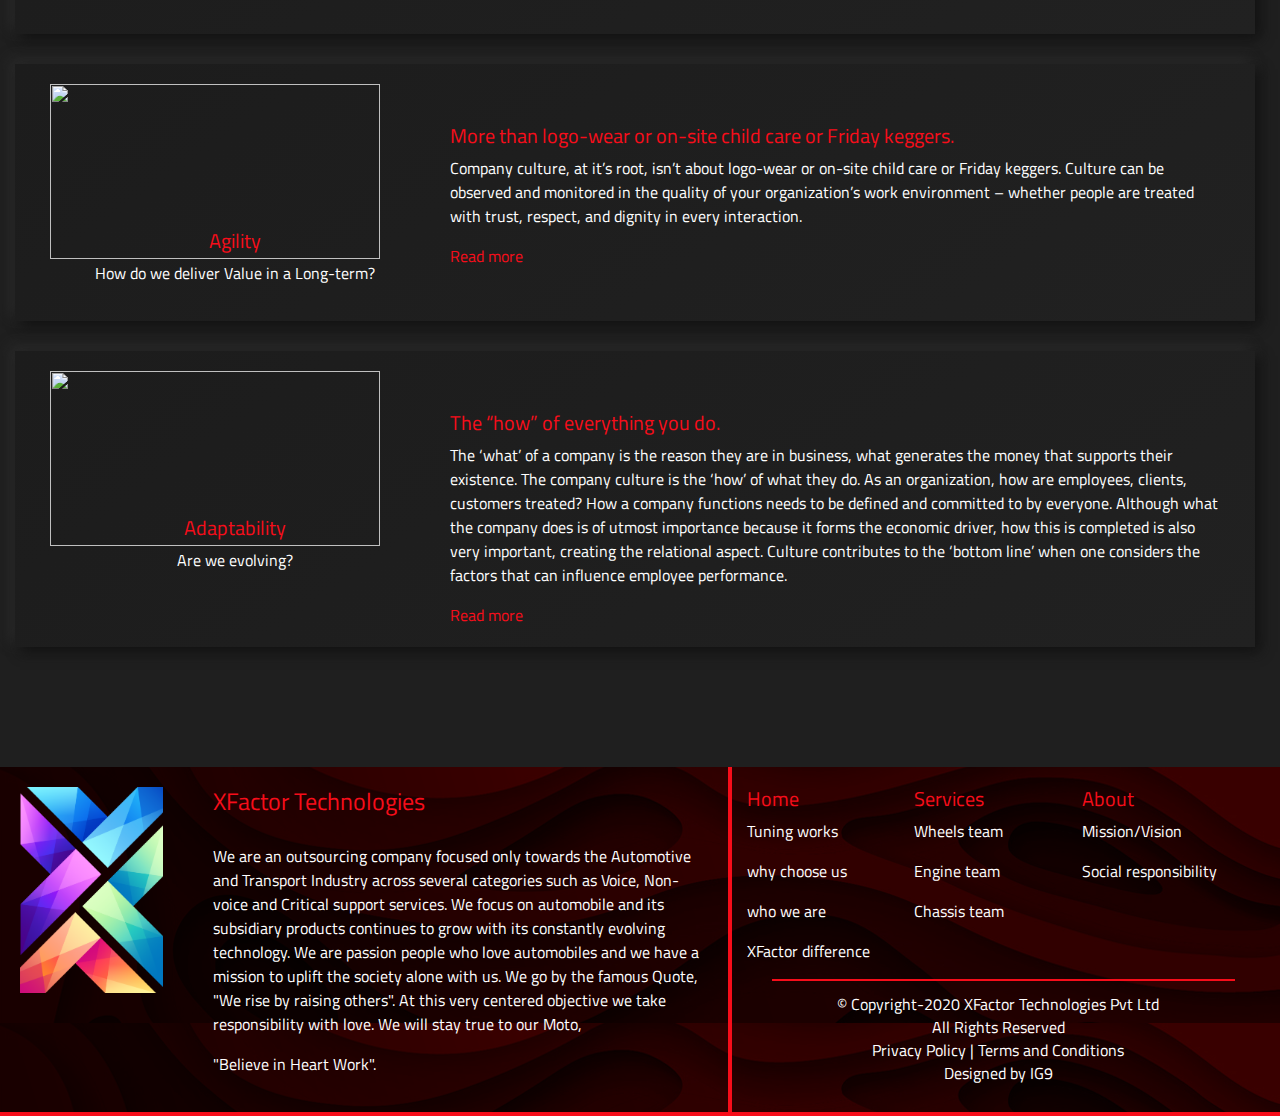
==== commit c4f4d7cb: "blog added" ====
--- a/index.html
+++ b/index.html
@@ -20,21 +20,21 @@
           <div class="button_menu">
             <div class="icon_menu">
               <a href="index.html" style="text-decoration: none; color: #fff; z-index: 999;">
-                <i class="fa fa-home"></i></div>
+                <img src="images/menu/Home.svg"></div>
                 <span>Home</span>
               </a>
             </div>
             <div class="button_menu">
               <div class="icon_menu">
                 <a href="services & pricing.html" style="text-decoration: none; color: #fff;">
-                  <i class="fa fa-car"></i></div>
+                  <img src="images/menu/Services.svg"></div>
                   <span>Services</span>
                 </a>
               </div>
               <div class="button_menu">
                 <div class="icon_menu">
                   <a href="about & contact.html" style="text-decoration: none; color: #fff;">
-                    <i class="fa fa-question"></i></div>
+                    <img src="images/menu/About us.svg"></i></div>
                     <span>About</span>
                   </a>
                 </div>
@@ -44,10 +44,15 @@
 
 
            <section class="landing_pg_vedio">
-              <video class="video_header" width="auto" height="100%" autoplay muted >
-                <source src="images/xfactors-video.mp4" type="video/mp4">
+              <video class="video_header video_desk_view" width="auto" height="100%" autoplay muted >
+                <source  src="images/xfactors-video.mp4" type="video/mp4">
+              </video>
+
+              <video class="video_mobile_view" width="auto" height="100%" autoplay muted >
+                <source  src="images/xfactors-video mobi.mp4" type="video/mp4">
               </video>
             </section>
+            
 
             
 
@@ -154,7 +159,30 @@
       </div>
       <!--==== WHY CHOOSE US END ====-->
 
-
+      <!--==== WHO WE ARE START====-->
+      <section class="who_we_are left_right_aline">
+        <h2>Who we are</h2>
+          <div class="row ">
+            <div class="col-lg-6 who_we_are_content">
+              <h4>Our Staff Team</h4>
+              <p>Our employees seamlessly integrate with your business and become an extension of your local team. You have direct access to your staff via phone,
+                 email & video conference. You define the guidelines by which they work and the system/process they will follow.</p>
+              <p>We provide all staff a fantastic working environment, generous salary packages, health insurance and other incentives. We also organise regular
+                 team-based events to ensure all our staffs are happy and feel rewarded for their hard work. The work culture at Xfactor is something we take
+                  very seriously.</p>
+            </div>
+            <div class="col-lg-6 who_we_are_content">
+              <h4>Our Support Team</h4>
+              <p>We panel assess, test and verify the compatibility before any placement with a client. We handle all employment paperwork, provide up-to-date,
+                 world class equipment and facilities. We also provide ongoing HR support and ensure staff happiness and morale for your peace of mind.</p>
+              <p>The XFactor support team consists of Operations and Client Services, Payroll and Accounts, IT management, Recruitment, Human Resources
+                 and Office Administration. The Support team is always here for you to ensure your staff are working efficiently and performing above
+                  and beyond your expectations. XFactor is committed to providing you with exceptional staff of the highest quality, ensuring they stay
+                   with you long-term.</p>
+            </div>
+          </div>
+      </section>
+      <!--==== WHO WE ARE END====-->
       
       <!--==== XFactor Difference Starts ====-->
       <div class="xfactor_difference">
@@ -167,7 +195,20 @@
               <p>Do we have broad range of expertise?</p>
             </div>
             <div class="col-lg-8 xfactor_difference_content_right">
-              <p>Yes. It is our competitive advantage as it allows us to generate ideas, have freedom in exploring new opportunities  and it is extremely hard to disrupt ourselves.</p>
+              <h5>Reframing inexperience as a competitive advantage.</h5>
+                <p>No. It is our competitive advantage as it allows us to generate ideas, have freedom in exploring new opportunities and
+                   it is extremely hard to disrupt ourselves.
+                </p>
+                <div class="read_more range_of_services_read_more_click">Read more</div>
+
+                <div class="range_of_services_read_more">
+                <p>A fresh perspective as one of the biggest advantages in a sector. Having no
+                    understanding of ""how things are meant to work"" and having no idea ""what everyone else does"" allows me to generate
+                     ideas and move in directions that more established players would eschew, or might never even consider. There is great
+                      freedom and opportunity in not knowing the rules of the status quo, and with time it becomes easier to see where the
+                       edge-space exists―areas we can move into, and which may be invisible to our more experienced competitors.
+                </p>
+              </div>
             </div>
           </div>
           
@@ -397,15 +438,14 @@
 
                   <div class="contact-touch">
                     <h3>Get in Touch</h3>
-                    <p><i class="fas fa-phone"></i> 91+9876543210</p> 
-                    <p> <i class="far fa-envelope"></i> companyname@gmail.com</p> 
-                    <p> <i class="fas fa-fax"></i> 044-126-1555</p>
+                    <a  href="tel:91+7868926969" class="fas fa-phone">&nbsp;&nbsp;&nbsp; 91+7868926969</a> 
+                    <a  href="mailto:Contact@xfactortech.in"  class="far fa-envelope">&nbsp;&nbsp;&nbsp; Contact@xfactortech.in</a>
                   </div>
                   <div class="contact-social">
                     <h3>get social</h3>
                     <div class="social">
                       <a class="fab fa-facebook-f" href="https://www.facebook.com/XFactor-Technologies-107950971120226"></a>
-                      <a class="fab fa-instagram" href="https://www.instagram.com/xfactortechnologies"></a>
+                      <a class="fab fa-instagram" href="https://www.instagram.com/xfactortech/"></a>
                       <a class="fab fa-linkedin" href="https://www.linkedin.com/in/xfactor-technologies-5187961ba"></a>
                     </div>
                   </div>
@@ -424,8 +464,10 @@
           </span>
         </section>
 
-        <a class="gotop" href="#"><i class="fas fa-arrow-up"></i></a>
+        <a class="gotop" href="#"><i class="fas fa-angle-double-up"></i></a>
         
+        <a class="chatbox" href="https://wa.me/917868926969"><i class="fab fa-whatsapp"></i></a>
+
         <script src="https://ajax.googleapis.com/ajax/libs/jquery/3.5.1/jquery.min.js"></script>
         <script src="landing.js"></script>
         <script src="main.js"></script>
--- a/landing.css
+++ b/landing.css
@@ -13,11 +13,12 @@
     background-color: #1f1f1f;
     color: #fff;
     padding-top: 2%;
-    padding-bottom: 5%;
-
-    
+    padding-bottom: 5%;  
+    border-bottom: 8px solid #F70D1A;
 }
 .tuning_works > h2{
+  background: linear-gradient(145deg, #1c1c1c, #212121);
+  box-shadow: 5px 5px 12px #121212, -5px -5px 12px #2c2c2c;
    border-bottom: 4px solid #F70D1A;
    border-top: 4px solid #F70D1A;
     color: #fff;
@@ -71,9 +72,12 @@
   color: #fff;
   padding-top: 2%;
   padding-bottom: 5%;
+  border-bottom: 8px solid #F70D1A;
 }
 
 .why_choose_us > h2 {
+  background: linear-gradient(145deg, #1c1c1c, #212121);
+  box-shadow: 5px 5px 12px #121212, -5px -5px 12px #2c2c2c;
   border-bottom: 4px solid #F70D1A;
   border-top: 4px solid #F70D1A;
   color: #fff;
@@ -86,40 +90,7 @@
   border-radius: 10px;
   font-size: 25px;
 }
-.video{
-  width: 100px;
-  height: 43px;
-  text-align: center;
-  margin: 20px auto;
-  margin-bottom: 30px;
-}
-.video >a:hover {
-  text-decoration: none;
-  color: #F70D1A;
-}
-
-.video >a  {
-  text-decoration: none;
-  font-size: 100px;
-  color: #F70D1A;
-  cursor: pointer;
-}
-.pop_video{
-padding: 5% 17% 5% 17%
-
-}
-.pop_viedo_close_click{
-  color: #fff;
-  text-align: end;
-  font-size: 30px;
-  cursor: pointer;
-}
-.pop_viedo_close_click:hover{
-  color: #F70D1A;
-  text-align: end;
-  font-size: 30px;
-  cursor: pointer;
-}
+
 .why_choose_us_content{
   margin-top: 10px;
   margin-left: 50px;
@@ -155,7 +126,52 @@
   font-weight: bold;
 }
 
+
 /*==== WHY CHOOSE US END ====*/
+
+
+
+/*==== WHO WE ARE START====-*/
+.who_we_are{
+  background-color: #1f1f1f;
+  color: #fff;
+  padding-top: 2%;
+  padding-bottom: 5%;
+  border-bottom: 8px solid #F70D1A; 
+}
+.who_we_are > h2{
+  background: linear-gradient(145deg, #1c1c1c, #212121);
+  box-shadow: 5px 5px 12px #121212, -5px -5px 12px #2c2c2c;
+  border-bottom: 4px solid #F70D1A;
+  border-top: 4px solid #F70D1A;
+  color: #fff;
+  width: 250px;
+  height: 43px;
+  text-align: center;
+  margin: 20px auto;
+  padding-top: 5px;
+  text-transform: capitalize;
+  border-radius: 10px;
+  font-size: 25px;
+}
+.who_we_are_content > h4{
+  border-bottom: 4px solid #F70D1A;
+  color: #fff;
+  width: 250px;
+  height: 43px;
+  text-align: center;
+  margin: 20px auto;
+  padding-top: 5px;
+  text-transform: capitalize;
+  border-radius: 10px;
+  font-size: 25px;
+}
+.who_we_are_content > p{
+  padding: 10px;
+  padding-top: 20px;
+}
+/*==== WHO WE ARE END====-*/
+
 
 
 /*==== XFactor Difference Starts ====*/
@@ -176,6 +192,8 @@
   
 }
 .xfactor_difference > h2 {
+  background: linear-gradient(145deg, #1c1c1c, #212121);
+  box-shadow: 5px 5px 12px #121212, -5px -5px 12px #2c2c2c;
   border-bottom: 4px solid #F70D1A;
   border-top: 4px solid #F70D1A;
     color: #fff;
@@ -224,6 +242,7 @@
 body {
 font-size: 12px;
 }
+/*tuning works*/
 .tuning-img{
   width:150px;
 }
@@ -235,5 +254,29 @@
 .tuning_works .col-md-6{
   width:50%;
 }
+.tuning_works > h2, .why_choose_us > h2, .xfactor_difference > h2, .who_we_are > h2 {
+  width: 170px;
+  height: 38px;
+  padding-top: 4px;
+  font-size: 18px;
+}
+.tuning_works, .why_choose_us, .who_we_are{
+  border-bottom: 5px solid #F70D1A;
+}
+/*why chooses_us*/
+.why_choose_us > h5{
+  font-size: 16px;
+}
+.why_choose_us_content > h4, .who_we_are_content > h4{
+  width: 170px;
+  height: 38px;
+  padding-top: 4px;
+  font-size: 18px;
+}
+.who_we_are_content > h4{
+  margin-right: 55px;
+}
+
+
 
   }
--- a/main.css
+++ b/main.css
@@ -7,6 +7,9 @@
     font-family: 'Titillium Web', sans-serif;
     width: 100%;
 }
+.special_case{
+  color: #F70D1A;
+}
 .left_right_aline{
     padding-left: 30px;
     padding-right: 10px;
@@ -112,13 +115,13 @@
       color: #1f1f1f;
   }
   .wrapper_menu .button_menu:nth-child(1):hover .icon_menu{
-    background:#F70D1A;
+    background: #fff;
   }
   .wrapper_menu .button_menu:nth-child(2):hover .icon_menu{
-    background: #F70D1A;
+    background: #fff;
   }
   .wrapper_menu .button_menu:nth-child(3):hover .icon_menu{
-    background: #F70D1A;
+    background: #fff;
   }
   
   .wrapper_menu .button_menu .icon_menu i{
@@ -137,13 +140,13 @@
     transition: all 0.3s ease-out;
   }
   .wrapper_menu .button_menu:nth-child(1) span{
-    color: #F70D1A;
+    color: #fff;
   }
   .wrapper_menu .button_menu:nth-child(2) span{
-    color: #F70D1A;
+    color: #fff;
   }
   .wrapper_menu .button_menu:nth-child(3) span{
-    color: #F70D1A;
+    color: #fff;
   }
 .section-1{
     background-color: #1f1f1f;
@@ -160,7 +163,7 @@
     left: -50px;
 }
 /* side bar */
-.sidenav {
+.sidenav  {
     overflow-x: hidden;
     overflow-y:scroll;
     padding-bottom: 50px;
@@ -179,7 +182,23 @@
     /* border: 3px solid #fff; */
     box-shadow:0px 1px  10px 0px rgb(231, 229, 229);
 }
-.sidenav .closebtn{
+/*.sidenav > i{
+  position: fixed;
+  width: 50px;
+  height: 50px;
+  border-radius: 50%;
+  background: linear-gradient(145deg, #1c1c1c, #212121);
+  cursor: pointer;
+  box-shadow: 5px 5px 12px #121212, -5px -5px 12px #2c2c2c;
+  color: #F70D1A;
+  top: 0px;
+  right: 0px;
+  text-decoration: none;
+  text-align: center;
+  line-height: 50px;
+  font-size: 35px;
+}*/
+.sidenav > .closebtn{
   position: absolute;
   top: 15px;
   right: 12px;
@@ -192,7 +211,7 @@
   transform: translate(-50% -50%);
   text-align: center;
 }
-  .sidenav a {
+  .sidenav > a {
     padding: 8px 8px 8px 32px;
     text-decoration: none;
     font-size: 25px;
@@ -201,7 +220,7 @@
     transition: 0.3s;
   }
   
-  .sidenav a:hover {
+  .sidenav > a:hover {
     color: #f1f1f1;
   }
   
@@ -261,11 +280,14 @@
     color: #F70D1A;    /* color changes here */
     font-weight: 700;
 }
-.contact-touch > p{
-line-height:20px;
-display: grid;
-grid-template-columns: 5px 1fr;
-grid-gap: 30px;
+.contact-touch > a{
+text-decoration: none;
+color: #fff;
+line-height: 45px;
+font-size: 17px;
+}
+.contact-touch > a:hover{
+  color: #F70D1A;
 }
 .contact-social {
     text-transform: capitalize;
@@ -310,7 +332,6 @@
 }
 .footer_bg{
   background-image: url(images/About/Footer-Image.png);
-
 }
 .footer_logo{
   text-align: center;
@@ -362,19 +383,35 @@
     position: fixed;
     width: 50px;
     height: 50px;
-    border-radius:50% ;
+    cursor: pointer;
+    color: #F70D1A;
+    bottom: 20px;
+    right: 0px;
+    text-decoration: none;
+    text-align: center;
+    line-height: 50px;
+    font-size: 35px;
+  }
+  .gotop:hover{
+    color: #F70D1A;
+  }
+  .chatbox{
+    position: fixed;
+    width: 50px;
+    height: 50px;
+    border-radius: 50%;
     background: linear-gradient(145deg, #1c1c1c, #212121);
     cursor: pointer;
     box-shadow: 5px 5px 12px #121212, -5px -5px 12px #2c2c2c;
     color: #F70D1A;
     bottom: 20px;
-    right: 0px;
+    left: 0px;
     text-decoration: none;
     text-align: center;
     line-height: 50px;
-    font-size: 29px;
-  }
-  .gotop:hover{
+    font-size: 35px;
+  }
+  .chatbox:hover{
     color: #F70D1A;
   }
 
@@ -386,6 +423,10 @@
     .sidebarActive {
       width: 100%;
     }
+    .left_right_aline{
+    padding-left: 30px;
+    padding-right: 5px;
+  }
     /*logo*/
     .logo{
       float: right;
@@ -395,4 +436,23 @@
       top: 20px;
       left: -20px;
     }
+    /*menu*/
+    .wrapper_menu .button_menu:nth-child(1){
+      position: fixed;
+      left: 0px;
+      top: 70px;
+      z-index: 1;
+    }
+    .wrapper_menu .button_menu:nth-child(2){
+      position: fixed;
+      left: 0px;
+      top: 130px;
+      z-index: 1;
+    }
+    .wrapper_menu .button_menu:nth-child(3){
+      position: fixed;
+      left: 0px;
+      top: 190px;
+      z-index: 1;
+    }
   }